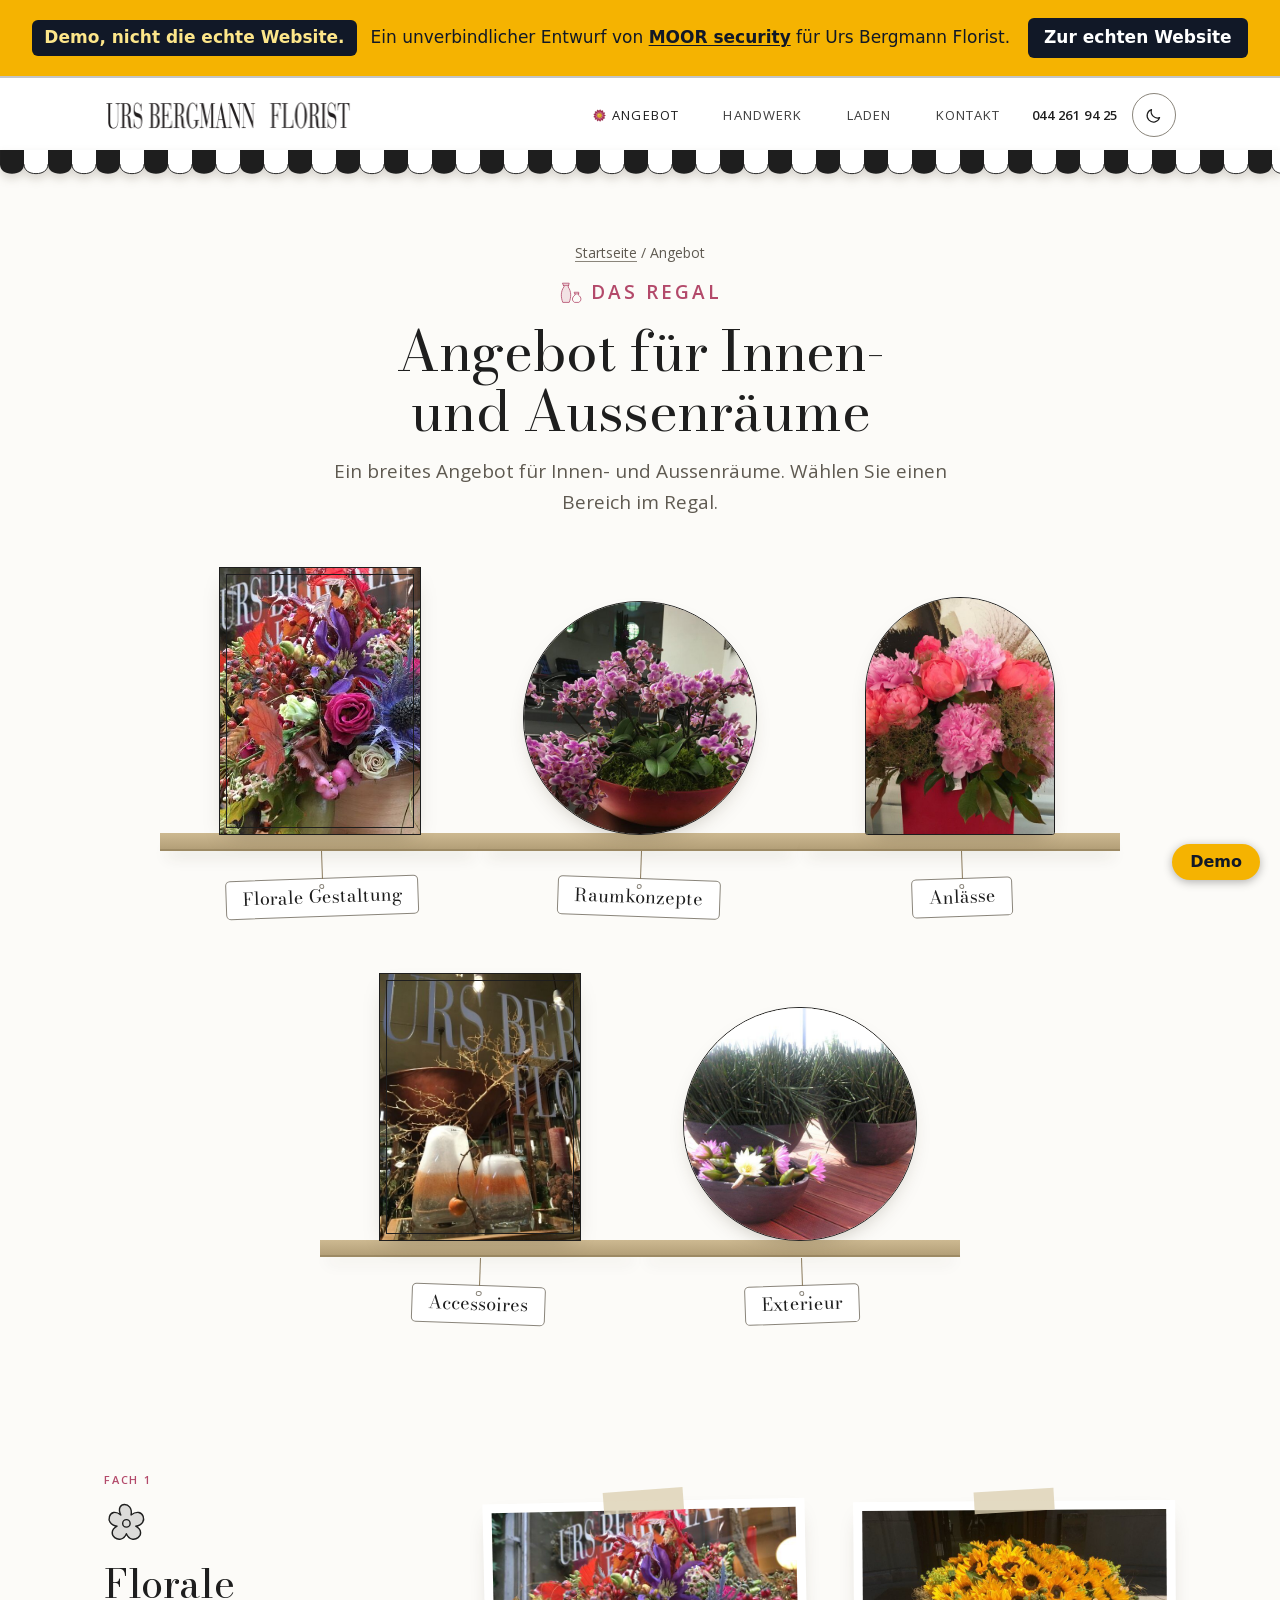
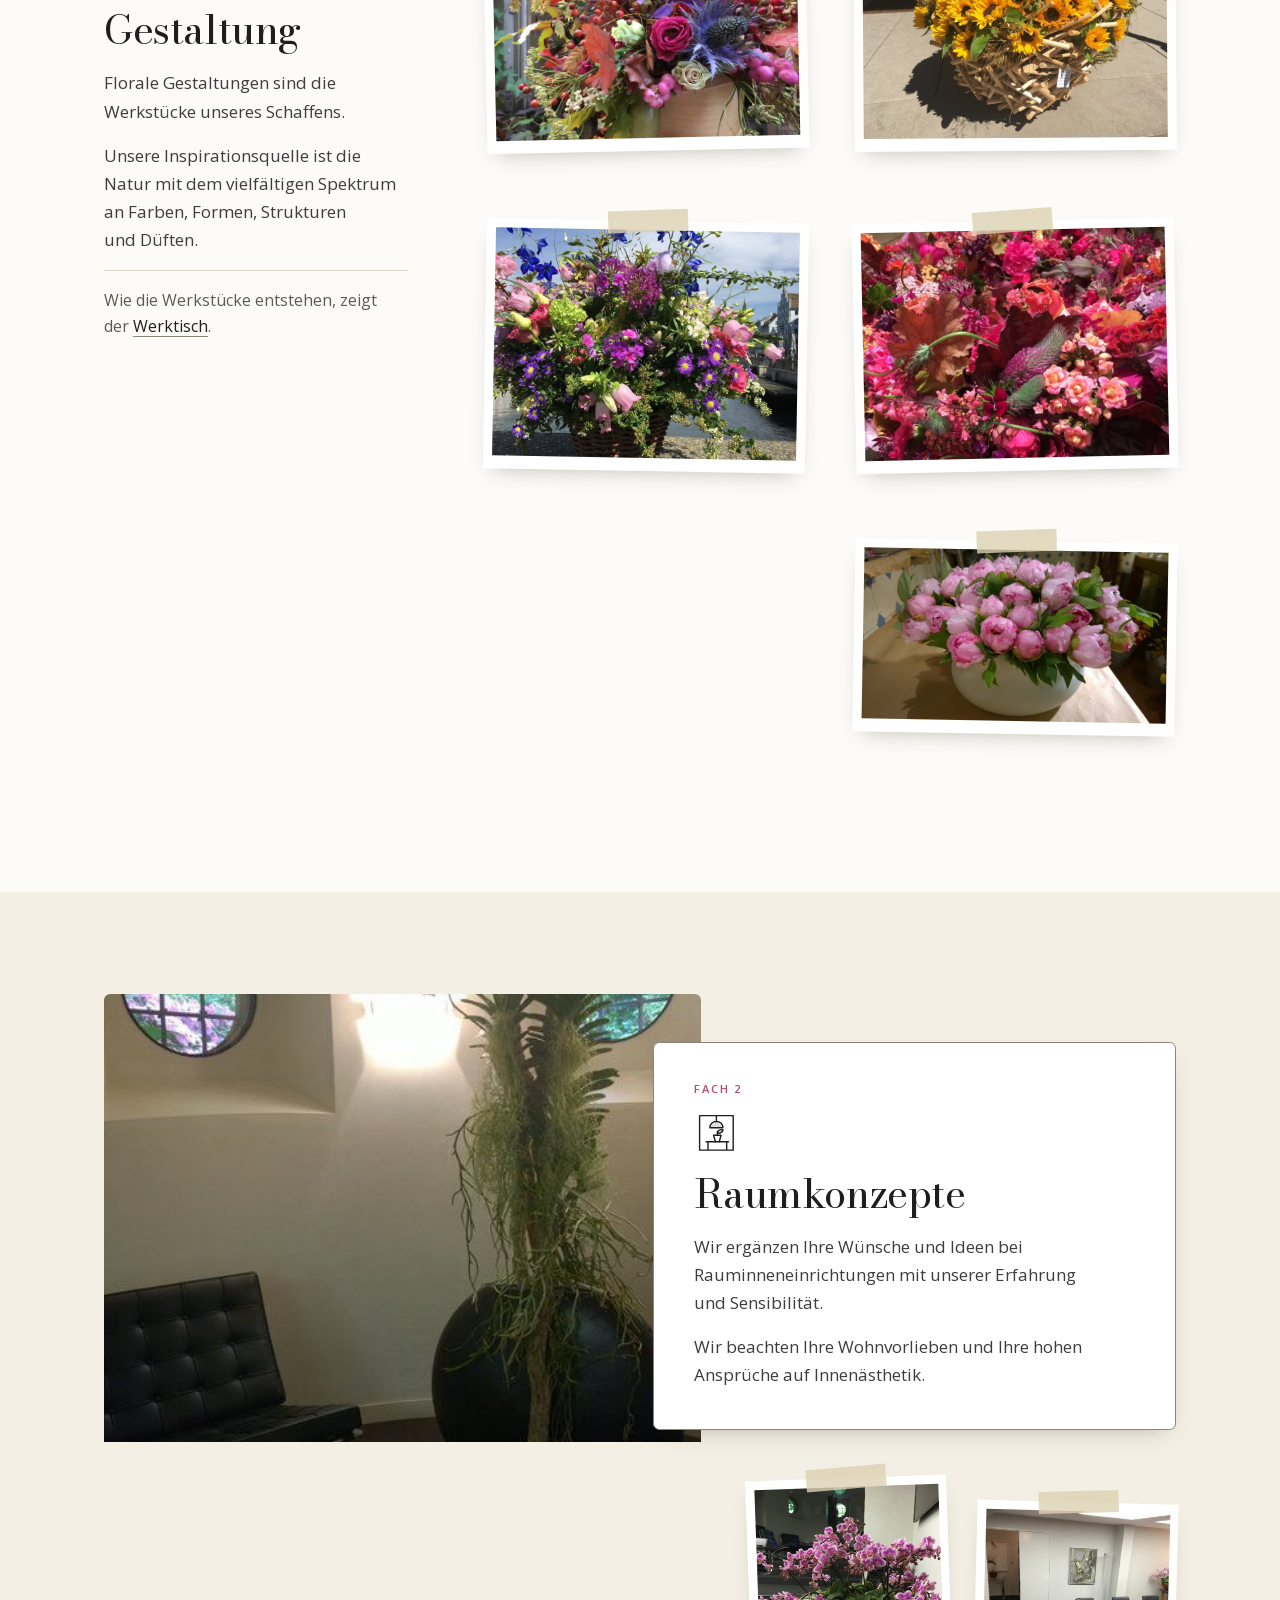
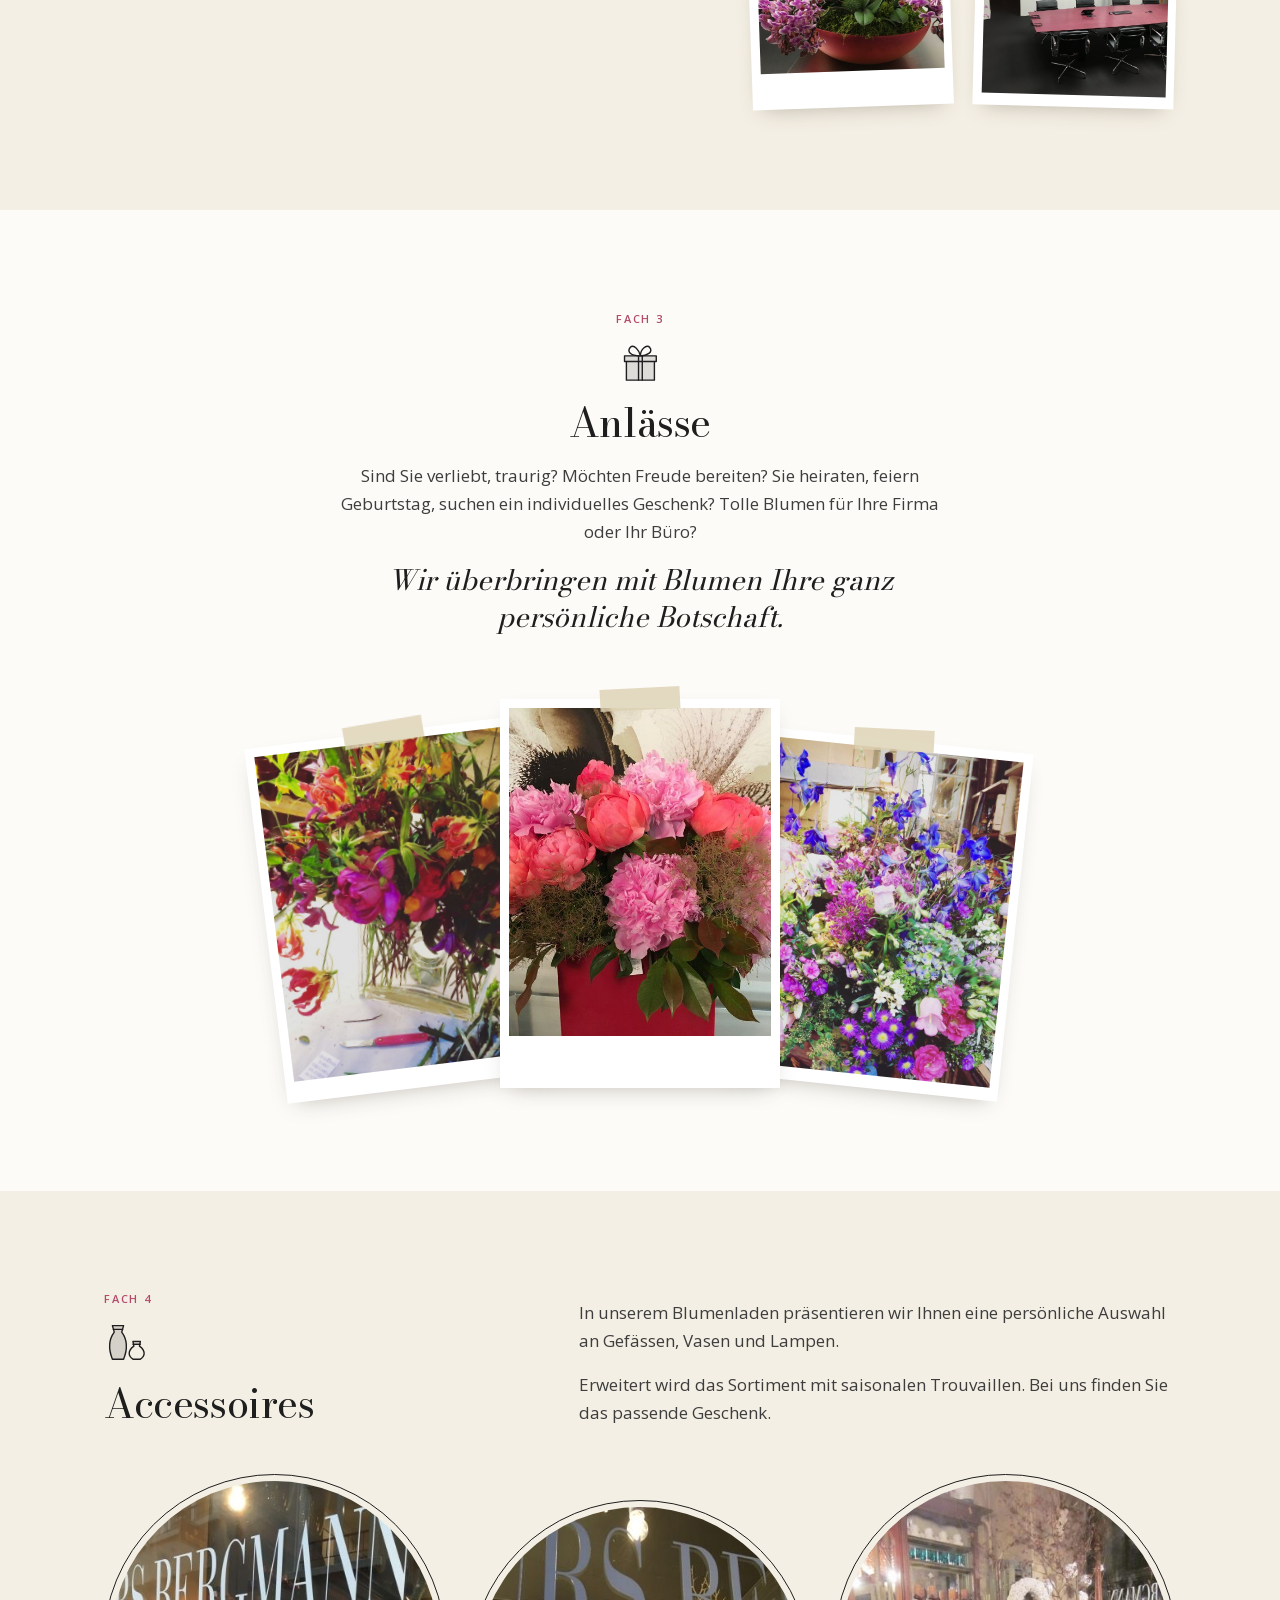
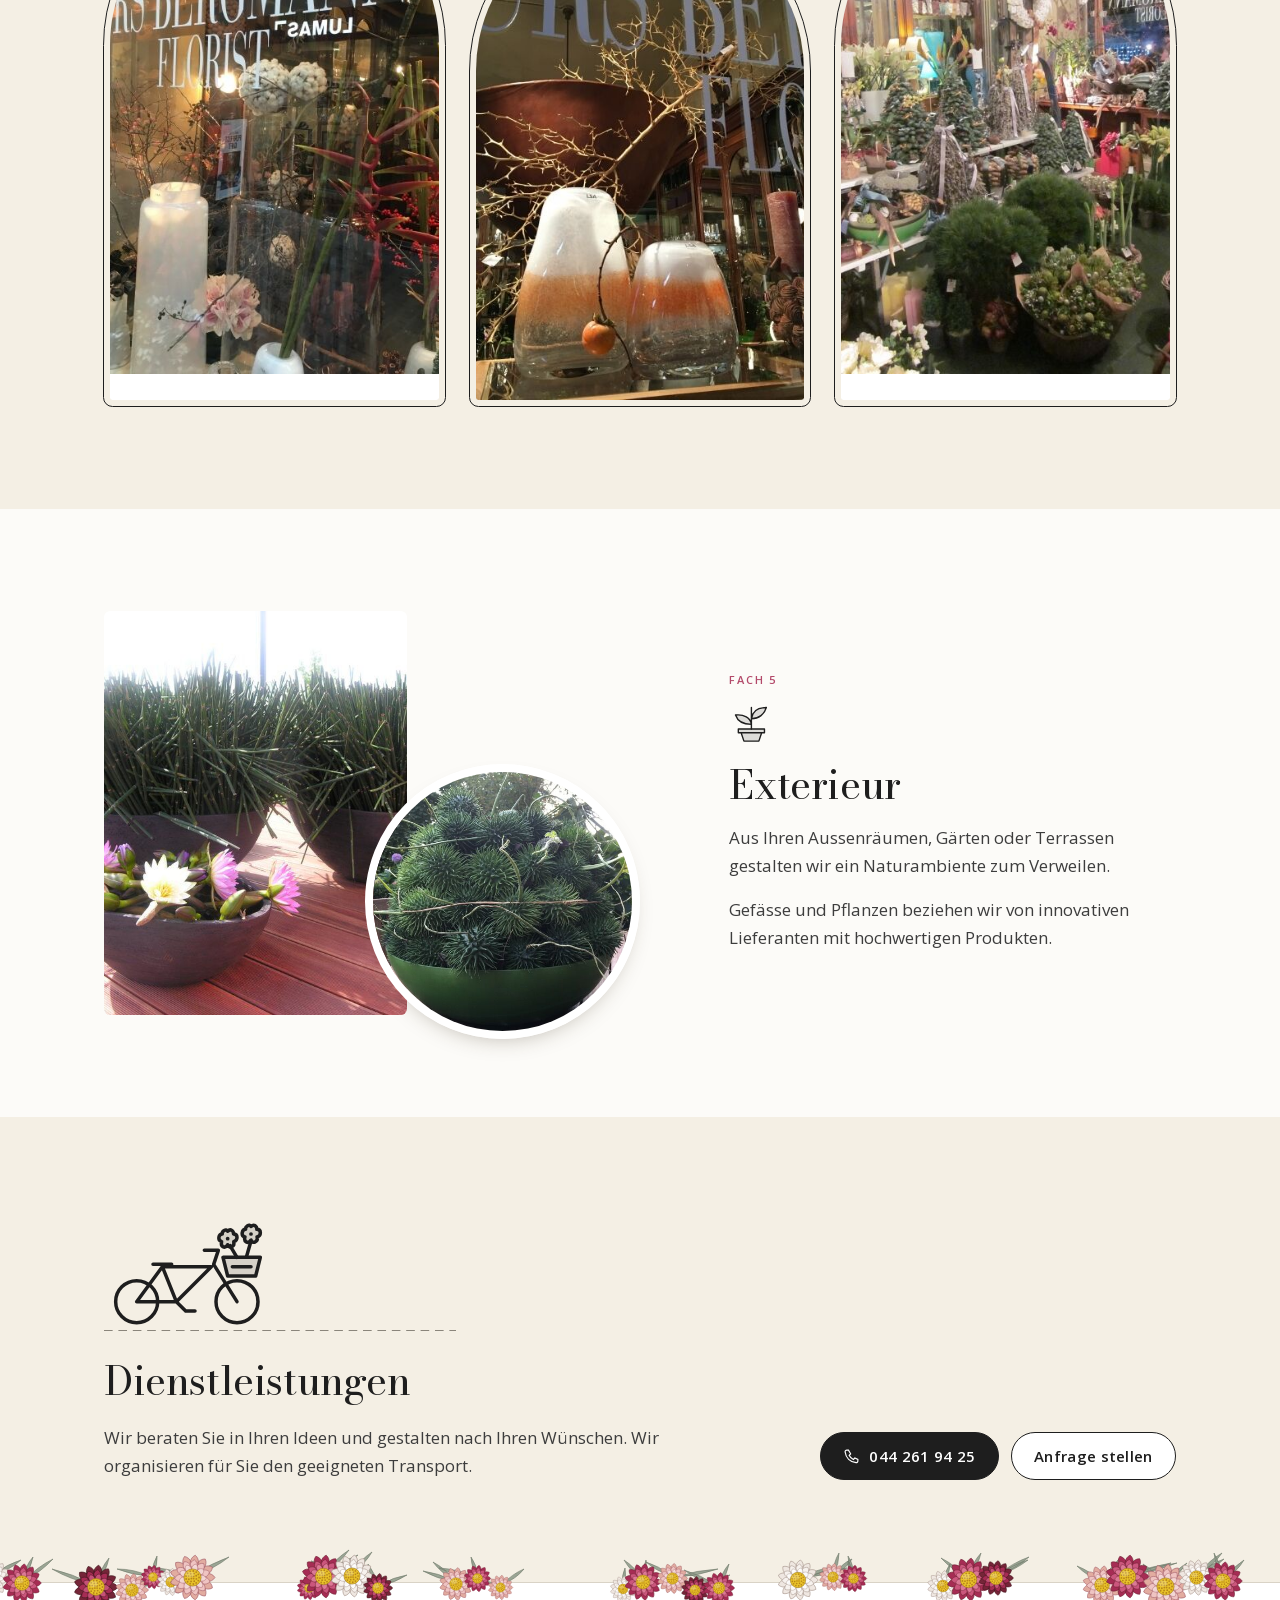
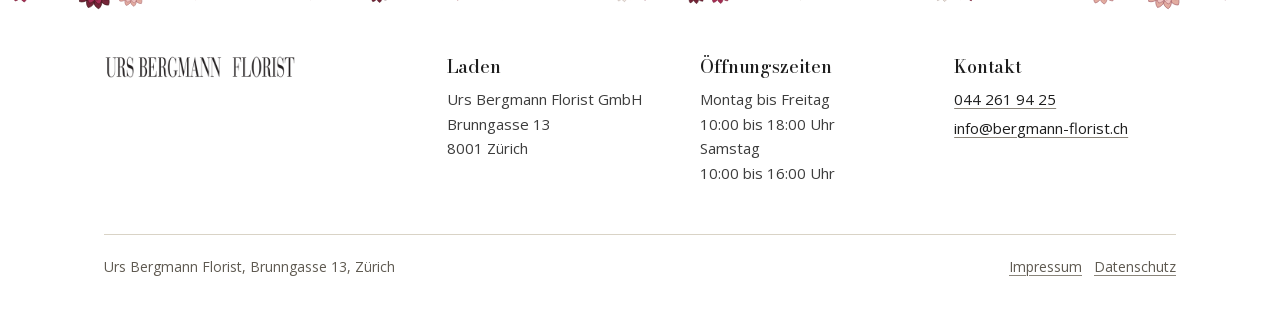
==== angebot/index.html @ 551359dd "Demo-Entwurf Urs Bergmann Florist, Brunngasse 13" ====
<!doctype html>
<html lang="de-CH">
<head>
<meta charset="utf-8"><meta http-equiv="Content-Security-Policy" content="default-src 'self'; img-src 'self' data:; style-src 'self' 'unsafe-inline'; font-src 'self'; script-src 'self'; connect-src 'self'; form-action 'none'; base-uri 'none'"><meta name="robots" content="noindex, nofollow"><meta name="referrer" content="same-origin">
<meta name="viewport" content="width=device-width, initial-scale=1">
<title>Angebot, Urs Bergmann Florist Zürich</title>
<meta name="description" content="Florale Gestaltung, Raumkonzepte, Anlässe, Accessoires und Exterieur von Urs Bergmann Florist an der Brunngasse in Zürich.">
<link rel="stylesheet" href="../style.css">
<link rel="stylesheet" href="../nacht.css">
<script src="../assets/thema.js"></script>
<script src="../assets/zeichnen.js" defer></script>
<link rel="stylesheet" href="../assets/demo.css">
</head>
<body><div class="moor-demo-bar" id="moor-demo" role="note" aria-label="Hinweis zur Demo"><p><strong>Demo, nicht die echte Website.</strong> <span>Ein unverbindlicher Entwurf von <a href="https://moor-security.ch/" rel="noopener">MOOR security</a> für Urs Bergmann Florist.</span> <a class="moor-demo-real" href="https://www.bergmann-florist.ch/" rel="noopener">Zur echten Website</a></p></div><a class="moor-demo-badge" href="#moor-demo" aria-label="Hinweis zur Demo">Demo</a>
<a class="sprung" href="#inhalt">Zum Inhalt</a>
<header class="kopf">
  <div class="huelle kopf__innen">
    <a class="marke" href="../" aria-label="Urs Bergmann Florist, zur Startseite"><img src="../assets/logo.png" width="500" height="62" alt="Urs Bergmann Florist"></a>
    <nav class="menue" aria-label="Hauptmenü"><ul><li><a href="../angebot/" aria-current="page">Angebot</a></li><li><a href="../handwerk/">Handwerk</a></li><li><a href="../laden/">Laden</a></li><li><a href="../kontakt/">Kontakt</a></li></ul></nav>
    <div class="kopf__rechts"><a class="kopf__telefon" href="tel:+41442619425">044 261 94 25</a><button class="themaknopf" type="button" aria-pressed="false" hidden><span class="sr">Nachtansicht</span><svg class="z themaknopf__mond" aria-hidden="true" focusable="false"><use href="../assets/zeichen.svg#mond"/></svg><svg class="z themaknopf__sonne" aria-hidden="true" focusable="false"><use href="../assets/zeichen.svg#sonne"/></svg></button></div>
  </div>
</header>

<main id="inhalt">
<section class="seitenkopf" aria-labelledby="titel-seite">
  <div class="huelle">
    <p class="pfad"><a href="../">Startseite</a> <span aria-hidden="true">/</span> Angebot</p>
    <p class="ort"><svg class="z" aria-hidden="true" focusable="false"><use href="../assets/zeichen.svg#gefaess"/></svg>Das Regal</p>
    <h1 id="titel-seite">Angebot für Innen- und Aussenräume</h1>
    <p>Ein breites Angebot für Innen- und Aussenräume. Wählen Sie einen Bereich im Regal.</p>
  </div>
  <div class="huelle">
    <ul class="regal" aria-label="Bereiche des Angebots">
      <li class="ding ding--hoch"><a href="#florale-gestaltung">
        <span class="ding__rahmen"><img src="../assets/bilder/gestaltung-herbst.jpg" width="640" height="480" alt="Herbstliche Gestaltung mit Früchten und Laub" loading="lazy" decoding="async"></span>
        <span class="ding__brett" aria-hidden="true"></span>
        <span class="anhaenger">Florale Gestaltung</span>
      </a></li>
      <li class="ding ding--rund"><a href="#raumkonzepte">
        <span class="ding__rahmen"><img src="../assets/bilder/raum-orchideen.jpg" width="800" height="600" alt="Orchideen in einer roten Schale" loading="lazy" decoding="async"></span>
        <span class="ding__brett" aria-hidden="true"></span>
        <span class="anhaenger">Raumkonzepte</span>
      </a></li>
      <li class="ding ding--bogen"><a href="#anlaesse">
        <span class="ding__rahmen"><img src="../assets/bilder/anlass-pfingstrosen.jpg" width="800" height="600" alt="Pfingstrosen in einer Vase" loading="lazy" decoding="async"></span>
        <span class="ding__brett" aria-hidden="true"></span>
        <span class="anhaenger">Anlässe</span>
      </a></li>
      <li class="ding ding--hoch"><a href="#accessoires">
        <span class="ding__rahmen"><img src="../assets/bilder/accessoires-vasen.jpg" width="450" height="600" alt="Vasen und Gefässe im Laden" loading="lazy" decoding="async"></span>
        <span class="ding__brett" aria-hidden="true"></span>
        <span class="anhaenger">Accessoires</span>
      </a></li>
      <li class="ding ding--rund"><a href="#exterieur">
        <span class="ding__rahmen"><img src="../assets/bilder/exterieur-graeser.jpg" width="800" height="600" alt="Gräser in Gefässen im Freien" loading="lazy" decoding="async"></span>
        <span class="ding__brett" aria-hidden="true"></span>
        <span class="anhaenger">Exterieur</span>
      </a></li>
    </ul>
  </div>
</section><section class="fach" id="florale-gestaltung" aria-labelledby="t-florale">
  <div class="huelle fach--collage">
    <div class="fach__text">
      <p class="fach__nr">Fach 1</p><svg class="z" aria-hidden="true" focusable="false"><use href="../assets/zeichen.svg#bluete"/></svg>
      <h2 id="t-florale">Florale Gestaltung</h2>
      <p>Florale Gestaltungen sind die Werkstücke unseres Schaffens.</p>
      <p>Unsere Inspirationsquelle ist die Natur mit dem vielfältigen Spektrum an Farben, Formen, Strukturen und Düften.</p>
      <p class="notiz">Wie die Werkstücke entstehen, zeigt der <a href="../handwerk/">Werktisch</a>.</p>
    </div>
    <div class="galerie"><figure class="geklebt"><img src="../assets/bilder/gestaltung-herbst.jpg" width="640" height="480" alt="Herbstliche Gestaltung mit Früchten und Laub" loading="lazy" decoding="async"></figure><figure class="geklebt"><img src="../assets/bilder/gestaltung-blau.jpg" width="800" height="600" alt="Gestaltung in Blau" loading="lazy" decoding="async"></figure><figure class="geklebt"><img src="../assets/bilder/sonnenblumen.jpg" width="800" height="600" alt="Sonnenblumen" loading="lazy" decoding="async"></figure><figure class="geklebt"><img src="../assets/bilder/gestaltung-rot.jpg" width="800" height="600" alt="Gestaltung in Rot" loading="lazy" decoding="async"></figure><figure class="geklebt"><img src="../assets/bilder/pfingstrosen.jpg" width="800" height="450" alt="Pfingstrosen" loading="lazy" decoding="async"></figure></div>
  </div>
</section><section class="fach fach--heu" id="raumkonzepte" aria-labelledby="t-raum">
  <div class="huelle">
    <div class="raumbild">
      <div class="raumbild__gross"><img src="../assets/bilder/raum-eingang.jpg" width="450" height="800" alt="Pflanzen in einem Eingangsbereich" loading="lazy" decoding="async"></div>
      <div class="raumbild__karte">
        <p class="fach__nr">Fach 2</p><svg class="z" aria-hidden="true" focusable="false"><use href="../assets/zeichen.svg#raum"/></svg>
        <h2 id="t-raum">Raumkonzepte</h2>
        <p>Wir ergänzen Ihre Wünsche und Ideen bei Rauminneneinrichtungen mit unserer Erfahrung und Sensibilität.</p>
        <p>Wir beachten Ihre Wohnvorlieben und Ihre hohen Ansprüche auf Innenästhetik.</p>
      </div>
      <div class="raumbild__klein">
        <figure class="geklebt"><img src="../assets/bilder/raum-orchideen.jpg" width="800" height="600" alt="Orchideen in einem Innenraum" loading="lazy" decoding="async"></figure>
        <figure class="geklebt"><img src="../assets/bilder/raum-sitzung.jpg" width="800" height="600" alt="Blumen auf einem Sitzungstisch" loading="lazy" decoding="async"></figure>
      </div>
    </div>
  </div>
</section><section class="fach" id="anlaesse" aria-labelledby="t-anlass">
  <div class="huelle anlass">
    <div class="anlass__text">
      <p class="fach__nr">Fach 3</p><svg class="z" aria-hidden="true" focusable="false"><use href="../assets/zeichen.svg#anlass"/></svg>
      <h2 id="t-anlass">Anlässe</h2>
      <p>Sind Sie verliebt, traurig? Möchten Freude bereiten? Sie heiraten, feiern Geburtstag, suchen ein individuelles Geschenk? Tolle Blumen für Ihre Firma oder Ihr Büro?</p>
      <p class="anlass__botschaft">Wir überbringen mit Blumen Ihre ganz persönliche Botschaft.</p>
    </div>
    <div class="faecher">
      <figure class="geklebt"><img src="../assets/bilder/strauss-sommer.jpg" width="800" height="800" alt="Sommerlicher Strauss" loading="lazy" decoding="async"></figure>
      <figure class="geklebt"><img src="../assets/bilder/anlass-pfingstrosen.jpg" width="800" height="600" alt="Pfingstrosen in einer Vase" loading="lazy" decoding="async"></figure>
      <figure class="geklebt"><img src="../assets/bilder/strauss-rittersporn.jpg" width="800" height="800" alt="Strauss mit Rittersporn" loading="lazy" decoding="async"></figure>
    </div>
  </div>
</section><section class="fach fach--heu" id="accessoires" aria-labelledby="t-acc">
  <div class="huelle">
    <div class="fach__zeile">
      <div><p class="fach__nr">Fach 4</p><svg class="z" aria-hidden="true" focusable="false"><use href="../assets/zeichen.svg#gefaess"/></svg><h2 id="t-acc">Accessoires</h2></div>
      <div class="fach__spalte">
        <p>In unserem Blumenladen präsentieren wir Ihnen eine persönliche Auswahl an Gefässen, Vasen und Lampen.</p>
        <p>Erweitert wird das Sortiment mit saisonalen Trouvaillen. Bei uns finden Sie das passende Geschenk.</p>
      </div>
    </div>
    <ul class="nischen">
      <li><img src="../assets/bilder/accessoires-fenster.jpg" width="450" height="600" alt="Gefässe am Fenster" loading="lazy" decoding="async"></li>
      <li><img src="../assets/bilder/accessoires-vasen.jpg" width="450" height="600" alt="Vasen und Gefässe im Laden" loading="lazy" decoding="async"></li>
      <li><img src="../assets/bilder/laden-kraenze.jpg" width="450" height="600" alt="Kränze und Accessoires im Laden" loading="lazy" decoding="async"></li>
    </ul>
  </div>
</section><section class="fach" id="exterieur" aria-labelledby="t-ext">
  <div class="huelle terrasse">
    <div class="terrasse__bilder">
      <div class="terrasse__a"><img src="../assets/bilder/exterieur-graeser.jpg" width="800" height="600" alt="Gräser in Gefässen im Freien" loading="lazy" decoding="async"></div>
      <div class="terrasse__b"><img src="../assets/bilder/exterieur-schale.jpg" width="640" height="480" alt="Bepflanzte Schale im Freien" loading="lazy" decoding="async"></div>
    </div>
    <div class="fach__text">
      <p class="fach__nr">Fach 5</p><svg class="z" aria-hidden="true" focusable="false"><use href="../assets/zeichen.svg#garten"/></svg>
      <h2 id="t-ext">Exterieur</h2>
      <p>Aus Ihren Aussenräumen, Gärten oder Terrassen gestalten wir ein Naturambiente zum Verweilen.</p>
      <p>Gefässe und Pflanzen beziehen wir von innovativen Lieferanten mit hochwertigen Produkten.</p>
    </div>
  </div>
</section><section class="abschnitt abschnitt--heu" aria-labelledby="t-dienst">
  <div class="huelle dienst dienst--knapp">
    <div class="dienst__text">
      <div class="strasse" aria-hidden="true"><svg class="z" aria-hidden="true" focusable="false"><use href="../assets/zeichen.svg#velo"/></svg></div>
      <h2 id="t-dienst">Dienstleistungen</h2>
      <p>Wir beraten Sie in Ihren Ideen und gestalten nach Ihren Wünschen. Wir organisieren für Sie den geeigneten Transport.</p>
    </div>
    <div class="knoepfe"><a class="knopf knopf--voll" href="tel:+41442619425"><svg viewBox="0 0 20 20" fill="none" stroke="currentColor" stroke-width="1.4" aria-hidden="true"><path d="M6.5 2.5h-2a2 2 0 0 0-2 2.2c.9 7 6 12 13 12.8a2 2 0 0 0 2.2-2v-2l-3.6-1.6-1.8 1.8a10 10 0 0 1-5-5l1.8-1.8z"/></svg>044 261 94 25</a><a class="knopf knopf--linie" href="../kontakt/">Anfrage stellen</a></div>
  </div>
</section>
</main>

<footer class="fuss">
  <div class="fuss__kranz" aria-hidden="true"><svg class="fuss__kranz--breit" viewBox="0 0 1440 60" preserveAspectRatio="xMidYMid slice" focusable="false"><path class="fuss__blaetter" d="M21 25Q35 23 46 15Q32 17 21 25ZM22 26Q39 26 54 19Q37 19 22 26ZM46 27Q53 18 56 7Q48 15 46 27ZM44 27Q46 16 41 5Q39 16 44 27ZM75 21Q90 17 101 7Q87 11 75 21ZM71 21Q66 11 56 5Q61 15 71 21ZM105 27Q121 19 133 6Q117 14 105 27ZM103 26Q111 16 113 4Q105 13 103 26ZM177 30Q186 19 189 5Q180 16 177 30ZM172 31Q153 21 132 16Q151 27 172 31ZM215 34Q229 30 240 20Q226 24 215 34ZM216 35Q234 33 251 25Q232 27 216 35ZM229 23Q214 16 197 16Q212 22 229 23ZM233 20Q238 12 237 3Q232 11 233 20ZM255 27Q269 27 283 21Q268 21 255 27ZM253 26Q266 20 276 10Q263 15 253 26ZM269 23Q249 15 228 14Q248 21 269 23ZM275 22Q294 16 309 4Q291 10 275 22ZM390 31Q398 27 400 19Q392 23 390 31ZM392 32Q405 28 416 19Q403 23 392 32ZM406 20Q424 14 438 2Q421 8 406 20ZM405 20Q419 11 429 -3Q415 6 405 20ZM433 19Q445 11 452 -1Q440 7 433 19ZM428 21Q410 12 391 8Q408 18 428 21ZM457 31Q455 20 448 11Q449 23 457 31ZM461 32Q475 30 487 22Q473 24 461 32ZM533 28Q519 20 503 18Q517 26 533 28ZM534 27Q526 16 513 9Q521 20 534 27ZM557 22Q557 12 551 4Q551 14 557 22ZM554 24Q538 16 519 15Q536 23 554 24ZM577 32Q566 26 552 26Q564 32 577 32ZM583 31Q596 26 604 16Q592 21 583 31ZM703 32Q707 24 705 15Q701 23 703 32ZM706 33Q719 31 730 23Q716 25 706 33ZM722 26Q715 14 704 7Q711 19 722 26ZM724 25Q728 17 726 7Q722 16 724 25ZM756 24Q778 23 798 16Q777 17 756 24ZM750 22Q739 13 726 9Q736 18 750 22ZM772 34Q763 25 751 21Q760 30 772 34ZM778 34Q795 31 810 22Q793 25 778 34ZM800 31Q807 22 809 11Q801 20 800 31ZM796 32Q781 22 764 17Q779 28 796 32ZM882 25Q898 22 913 14Q896 16 882 25ZM882 25Q905 23 927 15Q904 17 882 25ZM915 21Q926 16 932 6Q921 11 915 21ZM914 20Q919 11 919 0Q913 10 914 20ZM933 22Q933 14 928 8Q927 16 933 22ZM933 22Q934 12 928 3Q928 13 933 22ZM1026 30Q1043 25 1056 14Q1040 19 1026 30ZM1024 29Q1030 21 1030 11Q1024 19 1024 29ZM1046 24Q1035 12 1021 5Q1032 17 1046 24ZM1049 23Q1058 13 1061 0Q1052 10 1049 23ZM1079 22Q1095 17 1108 7Q1092 12 1079 22ZM1078 22Q1095 16 1109 4Q1092 10 1078 22ZM1180 28Q1170 18 1157 13Q1167 23 1180 28ZM1183 28Q1194 19 1199 6Q1189 15 1183 28ZM1211 22Q1235 19 1257 10Q1233 13 1211 22ZM1211 22Q1232 19 1251 10Q1230 13 1211 22ZM1247 30Q1259 22 1267 10Q1255 17 1247 30ZM1243 30Q1235 18 1223 11Q1231 23 1243 30ZM1279 21Q1293 13 1302 0Q1288 8 1279 21ZM1279 21Q1294 16 1304 6Q1290 11 1279 21ZM1305 25Q1317 19 1324 7Q1313 14 1305 25ZM1302 24Q1301 11 1294 0Q1295 13 1302 24Z"/><use href="../assets/zeichen.svg#strohblume" x="0" y="10" width="36" height="36"/><use href="../assets/zeichen.svg#strohblume" x="20" y="6" width="50" height="50" style="--sb-a:#e2aca0;--sb-b:#efc4c2;--sb-c:#f6dcda;--sb-l:#a8656e"/><use href="../assets/zeichen.svg#strohblume" x="54" y="6" width="38" height="38" style="--sb-a:#efe7e1;--sb-b:#f7f2ee;--sb-c:#fff;--sb-l:#a8968e"/><use href="../assets/zeichen.svg#strohblume" x="81" y="9" width="42" height="42"/><use href="../assets/zeichen.svg#strohblume" x="152" y="10" width="48" height="48" style="--sb-a:#752538;--sb-b:#a62c54;--sb-c:#cb567d;--sb-l:#42171e"/><use href="../assets/zeichen.svg#strohblume" x="194" y="19" width="36" height="36" style="--sb-a:#e2aca0;--sb-b:#efc4c2;--sb-c:#f6dcda;--sb-l:#a8656e"/><use href="../assets/zeichen.svg#strohblume" x="220" y="11" width="26" height="26"/><use href="../assets/zeichen.svg#strohblume" x="236" y="14" width="30" height="30" style="--sb-a:#efe7e1;--sb-b:#f7f2ee;--sb-c:#fff;--sb-l:#a8968e"/><use href="../assets/zeichen.svg#strohblume" x="248" y="-0" width="49" height="49" style="--sb-a:#e2aca0;--sb-b:#efc4c2;--sb-c:#f6dcda;--sb-l:#a8656e"/><use href="../assets/zeichen.svg#strohblume" x="376" y="22" width="26" height="26"/><use href="../assets/zeichen.svg#strohblume" x="380" y="-0" width="47" height="47"/><use href="../assets/zeichen.svg#strohblume" x="409" y="0" width="46" height="46" style="--sb-a:#efe7e1;--sb-b:#f7f2ee;--sb-c:#fff;--sb-l:#a8968e"/><use href="../assets/zeichen.svg#strohblume" x="442" y="19" width="32" height="32" style="--sb-a:#752538;--sb-b:#a62c54;--sb-c:#cb567d;--sb-l:#42171e"/><use href="../assets/zeichen.svg#strohblume" x="518" y="13" width="36" height="36" style="--sb-a:#e2aca0;--sb-b:#efc4c2;--sb-c:#f6dcda;--sb-l:#a8656e"/><use href="../assets/zeichen.svg#strohblume" x="543" y="11" width="29" height="29"/><use href="../assets/zeichen.svg#strohblume" x="567" y="21" width="27" height="27" style="--sb-a:#e2aca0;--sb-b:#efc4c2;--sb-c:#f6dcda;--sb-l:#a8656e"/><use href="../assets/zeichen.svg#strohblume" x="689" y="22" width="28" height="28" style="--sb-a:#efe7e1;--sb-b:#f7f2ee;--sb-c:#fff;--sb-l:#a8968e"/><use href="../assets/zeichen.svg#strohblume" x="703" y="9" width="40" height="40"/><use href="../assets/zeichen.svg#strohblume" x="736" y="9" width="33" height="33" style="--sb-a:#e2aca0;--sb-b:#efc4c2;--sb-c:#f6dcda;--sb-l:#a8656e"/><use href="../assets/zeichen.svg#strohblume" x="760" y="22" width="30" height="30" style="--sb-a:#752538;--sb-b:#a62c54;--sb-c:#cb567d;--sb-l:#42171e"/><use href="../assets/zeichen.svg#strohblume" x="782" y="18" width="34" height="34"/><use href="../assets/zeichen.svg#strohblume" x="856" y="5" width="44" height="44" style="--sb-a:#efe7e1;--sb-b:#f7f2ee;--sb-c:#fff;--sb-l:#a8968e"/><use href="../assets/zeichen.svg#strohblume" x="898" y="9" width="30" height="30" style="--sb-a:#e2aca0;--sb-b:#efc4c2;--sb-c:#f6dcda;--sb-l:#a8656e"/><use href="../assets/zeichen.svg#strohblume" x="919" y="11" width="29" height="29"/><use href="../assets/zeichen.svg#strohblume" x="1006" y="16" width="34" height="34" style="--sb-a:#efe7e1;--sb-b:#f7f2ee;--sb-c:#fff;--sb-l:#a8968e"/><use href="../assets/zeichen.svg#strohblume" x="1025" y="3" width="47" height="47"/><use href="../assets/zeichen.svg#strohblume" x="1057" y="6" width="38" height="38" style="--sb-a:#752538;--sb-b:#a62c54;--sb-c:#cb567d;--sb-l:#42171e"/><use href="../assets/zeichen.svg#strohblume" x="1161" y="11" width="42" height="42" style="--sb-a:#e2aca0;--sb-b:#efc4c2;--sb-c:#f6dcda;--sb-l:#a8656e"/><use href="../assets/zeichen.svg#strohblume" x="1184" y="-0" width="47" height="47"/><use href="../assets/zeichen.svg#strohblume" x="1221" y="9" width="49" height="49" style="--sb-a:#e2aca0;--sb-b:#efc4c2;--sb-c:#f6dcda;--sb-l:#a8656e"/><use href="../assets/zeichen.svg#strohblume" x="1257" y="5" width="39" height="39" style="--sb-a:#efe7e1;--sb-b:#f7f2ee;--sb-c:#fff;--sb-l:#a8968e"/><use href="../assets/zeichen.svg#strohblume" x="1282" y="7" width="42" height="42"/></svg><svg class="fuss__kranz--schmal" viewBox="0 0 400 60" preserveAspectRatio="xMidYMid slice" focusable="false"><path class="fuss__blaetter" d="M18 26Q32 26 45 20Q31 20 18 26ZM11 25Q2 15 -11 12Q-1 21 11 25ZM35 29Q53 27 69 19Q51 21 35 29ZM29 28Q22 17 11 10Q18 21 29 28ZM49 34Q31 26 11 25Q30 32 49 34ZM51 32Q42 22 30 17Q38 27 51 32ZM117 24Q129 21 139 13Q126 15 117 24ZM117 25Q132 24 146 16Q131 18 117 25ZM140 24Q157 23 174 17Q156 17 140 24ZM134 22Q128 11 118 5Q124 15 134 22ZM147 28Q140 20 129 18Q137 25 147 28ZM153 29Q168 30 181 24Q167 23 153 29ZM167 22Q175 13 178 2Q170 10 167 22ZM162 24Q147 18 131 18Q146 24 162 24ZM231 26Q243 23 252 14Q240 17 231 26ZM232 27Q247 25 260 17Q245 19 232 27ZM249 27Q261 25 269 17Q258 19 249 27ZM250 28Q265 27 279 20Q264 21 250 28ZM317 28Q313 20 305 17Q309 25 317 28ZM323 30Q335 30 346 24Q334 24 323 30ZM332 28Q329 19 321 13Q324 22 332 28ZM336 29Q349 24 359 14Q346 19 336 29Z"/><use href="../assets/zeichen.svg#strohblume" x="2" y="16" width="24" height="24"/><use href="../assets/zeichen.svg#strohblume" x="14" y="14" width="34" height="34" style="--sb-a:#e2aca0;--sb-b:#efc4c2;--sb-c:#f6dcda;--sb-l:#a8656e"/><use href="../assets/zeichen.svg#strohblume" x="39" y="22" width="27" height="27" style="--sb-a:#efe7e1;--sb-b:#f7f2ee;--sb-c:#fff;--sb-l:#a8968e"/><use href="../assets/zeichen.svg#strohblume" x="98" y="11" width="31" height="31"/><use href="../assets/zeichen.svg#strohblume" x="124" y="14" width="23" height="23" style="--sb-a:#752538;--sb-b:#a62c54;--sb-c:#cb567d;--sb-l:#42171e"/><use href="../assets/zeichen.svg#strohblume" x="138" y="19" width="24" height="24" style="--sb-a:#e2aca0;--sb-b:#efc4c2;--sb-c:#f6dcda;--sb-l:#a8656e"/><use href="../assets/zeichen.svg#strohblume" x="149" y="9" width="34" height="34"/><use href="../assets/zeichen.svg#strohblume" x="218" y="18" width="22" height="22" style="--sb-a:#efe7e1;--sb-b:#f7f2ee;--sb-c:#fff;--sb-l:#a8968e"/><use href="../assets/zeichen.svg#strohblume" x="234" y="18" width="24" height="24" style="--sb-a:#e2aca0;--sb-b:#efc4c2;--sb-c:#f6dcda;--sb-l:#a8656e"/><use href="../assets/zeichen.svg#strohblume" x="308" y="21" width="22" height="22"/><use href="../assets/zeichen.svg#strohblume" x="320" y="19" width="26" height="26"/></svg></div>
  <div class="huelle">
    <div class="fuss__raster">
      <div><a href="../" aria-label="Urs Bergmann Florist, zur Startseite"><img src="../assets/logo.png" width="500" height="62" alt="Urs Bergmann Florist" loading="lazy"></a></div>
      <div><h2>Laden</h2><address>Urs Bergmann Florist GmbH<br>Brunngasse 13<br>8001 Zürich</address></div>
      <div><h2>Öffnungszeiten</h2><p>Montag bis Freitag<br>10:00 bis 18:00 Uhr<br>Samstag<br>10:00 bis 16:00 Uhr</p></div>
      <div><h2>Kontakt</h2><ul><li><a href="tel:+41442619425">044 261 94 25</a></li><li><a href="mailto:info@bergmann-florist.ch">info@bergmann-florist.ch</a></li></ul></div>
    </div>
    <div class="fuss__unten">
      <p>Urs Bergmann Florist, Brunngasse 13, Zürich</p>
      <p><a href="../impressum/">Impressum</a> &nbsp; <a href="../datenschutz/">Datenschutz</a></p>
    </div>
  </div>
</footer>
</body>
</html>
---- style.css ----
/* Urs Bergmann Florist, Brunngasse 13, Zürich
   Der Rundgang: vor dem Schaufenster, dann das Regal, der Werktisch, die Gasse und die Ladentür.
   Markise in Schwarz und Weiss wie die Wortmarke, Holz, Schnur, Heu. Die Farbe kommt aus den Blumen. */

@font-face {
  font-family: 'Bodoni Moda';
  font-style: normal;
  font-weight: 400 500;
  font-display: swap;
  src: url(assets/fonts/bodoni-moda-400.woff2) format('woff2');
}
@font-face {
  font-family: 'Open Sans';
  font-style: normal;
  font-weight: 400 600;
  font-display: swap;
  src: url(assets/fonts/open-sans-400.woff2) format('woff2');
}

:root {
  --papier: #fcfbf8;
  --weiss: #ffffff;
  --heu-hell: #f4efe4;
  --heu: #ddd1b3;
  --heu-tief: #c7b99b;
  --schnur: #8a7a5c;
  --tinte: #1e1e1e;
  --text: #3d3d3d;
  --leise: #5f5a51;
  --linie: #d9d3c6;
  --linie-fest: #8a857b;
  --rose: #b3496a;
  --rose-hell: #f6e3e7;
  --gassenblau: #1f3d82;

  --serif: 'Bodoni Moda', Didot, 'Bodoni 72', Times, serif;
  --sans: 'Open Sans', 'Helvetica Neue', Arial, sans-serif;

  --raum-s: clamp(1rem, 2vw, 1.5rem);
  --raum-m: clamp(2rem, 4vw, 3rem);
  --raum-l: clamp(4rem, 8vw, 7rem);
  --breite: 72rem;
  --rand: clamp(1rem, 4vw, 2.5rem);
  --markise: 1.65rem;
  --aus: cubic-bezier(0.16, 1, 0.3, 1);
  --schatten: 0 0.6rem 1.4rem -0.7rem rgb(60 48 28 / 0.35);

  color-scheme: light;
  accent-color: var(--rose);
}

*, *::before, *::after { box-sizing: border-box; }

html { -webkit-text-size-adjust: 100%; text-size-adjust: 100%; scrollbar-color: var(--heu-tief) var(--papier); }
@media (prefers-reduced-motion: no-preference) { html { scroll-behavior: smooth; } }

body {
  margin: 0; background: var(--papier); color: var(--text);
  font-family: var(--sans); font-size: 1.0625rem; line-height: 1.65;
  overflow-x: clip;
}
::selection { background: var(--rose-hell); color: var(--tinte); }

img { display: block; max-width: 100%; height: auto; }
svg.z { display: block; overflow: visible; }

a { color: var(--tinte); text-decoration-thickness: 1px; text-underline-offset: 0.22em; text-decoration-color: var(--linie-fest); }
a:hover { text-decoration-color: var(--rose); }
:focus-visible { outline: 2px solid var(--tinte); outline-offset: 3px; }

h1, h2, h3 { font-family: var(--serif); font-weight: 400; color: var(--tinte); text-wrap: balance; margin: 0; }
h1 { font-size: clamp(2.25rem, 5vw, 3.5rem); line-height: 1.06; letter-spacing: -0.015em; }
h2 { font-size: clamp(1.75rem, 3.4vw, 2.5rem); line-height: 1.15; letter-spacing: -0.01em; }
h3 { font-size: 1.25rem; line-height: 1.25; font-weight: 500; }
p { margin: 0; max-width: 62ch; text-wrap: pretty; }

.huelle { width: 100%; max-width: var(--breite); margin-inline: auto; padding-inline: var(--rand); }

.sprung { position: absolute; left: 1rem; top: -4rem; z-index: 30; background: var(--tinte); color: var(--weiss); padding: 0.6rem 1rem; }
.sprung:focus { top: 1rem; }

/* ---------- Kopf mit Markise ---------- */
.kopf { background: var(--weiss); position: relative; z-index: 10; }
.kopf::after {
  content: ""; position: absolute; left: 0; right: 0; top: 100%; height: var(--markise);
  background: url(assets/markise.svg) repeat-x 0 0 / 3rem var(--markise);
  filter: drop-shadow(0 0.35rem 0.3rem rgb(60 48 28 / 0.18));
  pointer-events: none;
}
.kopf__innen { display: flex; flex-wrap: wrap; align-items: center; justify-content: space-between; gap: 0.25rem 2rem; padding-block: 1rem 0.6rem; }
.marke { display: block; flex: none; }
.marke img { width: clamp(11rem, 30vw, 15.5rem); }
.menue ul { list-style: none; margin: 0; padding: 0; display: flex; flex-wrap: wrap; gap: 0 1.6rem; }
.menue a, .kopf__telefon {
  font-size: 0.8125rem; letter-spacing: 0.08em; text-transform: uppercase; text-decoration: none;
  color: var(--text); padding-block: 0.6rem; display: inline-flex; align-items: center; gap: 0.4rem;
}
.menue a::before {
  content: ""; width: 0.45rem; height: 0.45rem; border-radius: 50%;
  background: var(--rose); transform: scale(0); transition: transform 0.35s var(--aus);
}
.menue a:hover, .menue a[aria-current="page"] { color: var(--tinte); }
.menue a:hover::before, .menue a[aria-current="page"]::before { transform: scale(1); }
.kopf__telefon { color: var(--tinte); font-weight: 600; letter-spacing: 0.04em; }
.kopf__telefon:hover { color: var(--rose); }
@media (min-width: 52rem) {
  .kopf { position: sticky; top: 0; }
  .kopf__innen { flex-wrap: nowrap; padding-block: 1.1rem 0.8rem; }
  .menue { margin-left: auto; }
}
@media (max-width: 51.99rem) {
  .menue { order: 3; width: 100%; }
  .menue ul { flex-wrap: nowrap; justify-content: space-between; gap: 0 0.5rem; }
  .menue a { letter-spacing: 0.04em; position: relative; }
  .menue a::before { position: absolute; left: 50%; bottom: 0.1rem; margin-left: -0.225rem; width: 0.4rem; height: 0.4rem; }
}

/* Themaknopf: Tag und Nacht, neben der Telefonnummer */
.kopf__rechts { display: flex; align-items: center; gap: 0.9rem; }
.themaknopf {
  position: relative; width: 2.75rem; height: 2.75rem; flex: none; border-radius: 50%; padding: 0; cursor: pointer;
  border: 1px solid var(--linie-fest); background: transparent; color: var(--tinte);
  display: grid; place-items: center;
  transition: border-color 0.25s var(--aus), background-color 0.25s var(--aus), color 0.25s var(--aus);
}
.themaknopf[hidden] { display: none; }
.themaknopf:hover { border-color: var(--rose); color: var(--rose); }
.themaknopf .z { grid-area: 1 / 1; width: 1.2rem; height: 1.2rem; transition: transform 0.45s var(--aus), opacity 0.3s var(--aus); }
.themaknopf__sonne { opacity: 0; transform: rotate(-60deg) scale(0.6); }
[data-theme="dark"] .themaknopf__mond { opacity: 0; transform: rotate(40deg) scale(0.6); }
[data-theme="dark"] .themaknopf__sonne { opacity: 1; transform: none; }
[data-theme="dark"] .themaknopf { color: var(--bernstein); }
[data-theme="dark"] .themaknopf:hover { color: var(--tinte); border-color: var(--schnur); }
.thema-wechsel, .thema-wechsel *, .thema-wechsel *::before, .thema-wechsel *::after {
  transition: background-color 0.4s var(--aus), color 0.4s var(--aus), border-color 0.4s var(--aus), fill 0.4s var(--aus);
}
@media (max-width: 51.99rem) { .kopf__rechts { gap: 0.6rem; } .themaknopf { width: 2.5rem; height: 2.5rem; } }
@media (prefers-reduced-motion: reduce) { .themaknopf .z { transition: none; } }

/* ---------- Knöpfe ---------- */
.knoepfe { display: flex; flex-wrap: wrap; gap: 0.75rem; }
.knopf {
  display: inline-flex; align-items: center; gap: 0.6rem; padding: 0.85rem 1.4rem; min-height: 3rem; border-radius: 999px;
  font: 600 0.9375rem/1.2 var(--sans); letter-spacing: 0.02em; text-decoration: none; border: 1px solid var(--tinte);
  transition: background-color 0.25s var(--aus), transform 0.25s var(--aus);
}
.knopf:hover { transform: translateY(-1px); }
.knopf--voll { background: var(--tinte); color: var(--weiss); }
.knopf--voll:hover { background: #000; }
.knopf--linie { background: var(--weiss); color: var(--tinte); }
.knopf--linie:hover { background: var(--rose-hell); }
.knopf svg { width: 1.05rem; height: 1.05rem; flex: none; }

.weiter {
  display: inline-flex; align-items: center; gap: 0.5rem; font-weight: 600; font-size: 0.9375rem; text-decoration: none;
  border-bottom: 1px solid var(--linie-fest); padding-bottom: 0.15rem; transition: gap 0.3s var(--aus), border-color 0.2s;
}
.weiter:hover { gap: 0.85rem; border-color: var(--rose); }
.weiter svg { width: 1rem; height: 1rem; }

/* ---------- Abschnitte ---------- */
.abschnitt { padding-block: var(--raum-l); position: relative; }
.abschnitt__kopf { display: grid; gap: 1rem; margin-bottom: var(--raum-m); }
.abschnitt__kopf p { color: var(--leise); }
.abschnitt__kopf--mitte { justify-items: center; text-align: center; }
.abschnitt__kopf--mitte p { margin-inline: auto; }

.zier { display: flex; align-items: center; gap: 1rem; color: var(--rose); width: min(100%, 14rem); margin-inline: auto; }
.zier::before, .zier::after { content: ""; flex: 1; height: 1px; background: var(--linie-fest); }
.zier .z { width: 1.6rem; height: 1.6rem; flex: none; }

/* ---------- Erster Bildschirm: das Schaufenster ---------- */
.buehne { padding-block: calc(var(--markise) + clamp(2.5rem, 6vw, 5rem)) var(--raum-l); }
.buehne__raster { display: grid; gap: var(--raum-m); align-items: center; }
.buehne__text { display: grid; gap: 1.5rem; justify-items: start; }
.buehne__text > p { font-size: 1.1875rem; }
.buehne h1 em { font-style: italic; color: var(--rose); }

.fenster { position: relative; margin: 0 auto; width: min(100%, 27rem); }
.fenster__glas {
  border-radius: 13.5rem 13.5rem 0.4rem 0.4rem; overflow: hidden; background: var(--heu-hell);
  outline: 1px solid var(--tinte); outline-offset: 0.55rem;
}
.fenster__glas img { width: 100%; aspect-ratio: 3 / 4; object-fit: cover; }
.fenster__sims { height: 0.9rem; margin: 0.55rem -1.4rem 0; background: var(--weiss); border: 1px solid var(--tinte); border-radius: 2px; }
@media (min-width: 52rem) {
  .buehne__raster { grid-template-columns: 1fr 0.95fr; gap: clamp(4rem, 8vw, 7rem); }
}

/* Türschild mit den Öffnungszeiten, an einer Schnur */
.schild {
  position: relative; width: 14.5rem; padding: 1.1rem 1.2rem 1rem; margin-top: 2.8rem;
  background: var(--weiss); border: 1px solid var(--tinte); border-radius: 0.6rem; box-shadow: var(--schatten);
  transform-origin: 50% -2.6rem; transform: rotate(-3deg);
}
.schild::before {
  content: ""; position: absolute; left: 50%; top: -2.75rem; width: 0.6rem; height: 0.6rem; margin-left: -0.3rem;
  border-radius: 50%; background: var(--tinte);
}
.schild__schnur { position: absolute; left: 0; top: -2.45rem; width: 100%; height: 2.45rem; color: var(--schnur); }
.schild__kopf {
  font: 600 0.75rem/1.2 var(--sans); letter-spacing: 0.14em; text-transform: uppercase;
  color: var(--rose); text-align: center; margin: 0 auto 0.55rem;
}
.schild dl { margin: 0; display: grid; text-align: center; font-variant-numeric: tabular-nums; }
.schild dt { font-family: var(--serif); font-size: 1.125rem; color: var(--tinte); }
.schild dd { margin: 0 0 0.45rem; font-size: 0.9375rem; }
.schild dd:last-child { margin-bottom: 0; }
@media (prefers-reduced-motion: no-preference) {
  .schild { animation: pendeln 2.8s var(--aus) 0.5s both; }
  .schild:hover { animation: pendeln 1.8s var(--aus) both; }
  @keyframes pendeln {
    0% { transform: rotate(7deg); }
    35% { transform: rotate(-7deg); }
    65% { transform: rotate(-1deg); }
    100% { transform: rotate(-3deg); }
  }
}
@media (min-width: 52rem) {
  .fenster .schild { position: absolute; left: -6rem; bottom: 3.5rem; margin: 0; }
}
@media (max-width: 51.99rem) {
  .fenster .schild { margin: 3.4rem auto 0; }
}

/* ---------- Handwerk: Satz mit Zeichen über den Verben ---------- */
.werkbank { background: var(--heu-hell); }
.satz {
  font-family: var(--serif); font-size: clamp(1.4rem, 3vw, 2.25rem); line-height: 1.3; color: var(--tinte);
  max-width: 30ch; margin-inline: auto; text-align: center;
}
.verb { display: inline-flex; flex-direction: column; align-items: center; vertical-align: bottom; margin: 0.4rem 0.02em 0; color: var(--tinte); text-decoration: none; }
.verb .z { width: clamp(2.6rem, 5vw, 3.6rem); height: clamp(2.6rem, 5vw, 3.6rem); margin-bottom: 0.2rem; stroke-dasharray: 1; stroke-dashoffset: 0; }
a.verb span { text-decoration: underline; text-decoration-thickness: 1px; text-decoration-color: var(--rose); text-underline-offset: 0.16em; }
a.verb:hover .z { color: var(--rose); }
@media (prefers-reduced-motion: no-preference) {
  @supports (animation-timeline: view()) {
    .verb .z { animation: zeichnen linear both; animation-timeline: view(); animation-range: entry calc(20% + var(--i, 0) * 4%) cover calc(45% + var(--i, 0) * 3%); }
  }
  @keyframes zeichnen { from { stroke-dashoffset: 1; } to { stroke-dashoffset: 0; } }
}

/* Fotos mit Klebeband */
.geklebt { position: relative; margin: 0; padding: 0.55rem 0.55rem 0.8rem; background: var(--weiss); box-shadow: var(--schatten); transform: rotate(var(--neigung, 0deg)); }
.geklebt::before {
  content: ""; position: absolute; left: 50%; top: -0.7rem; width: 5rem; height: 1.4rem; margin-left: -2.5rem;
  background: rgb(221 209 179 / 0.8); transform: rotate(-3deg);
}
.geklebt img { width: 100%; object-fit: cover; }
.geklebt figcaption { padding-top: 0.6rem; font-size: 0.875rem; color: var(--leise); line-height: 1.45; }
.geklebt figcaption b { display: block; font: 400 1.5rem/1.15 var(--serif); color: var(--tinte); }

.verben { display: grid; gap: var(--raum-m); margin-top: var(--raum-l); }
.verben figure { scroll-margin-top: 8rem; }
.verben img { aspect-ratio: 4 / 5; }
.verben figure:nth-child(1) { --neigung: -1.5deg; }
.verben figure:nth-child(2) { --neigung: 1.2deg; }
.verben figure:nth-child(3) { --neigung: -0.8deg; }
@media (min-width: 40rem) { .verben { grid-template-columns: repeat(3, 1fr); } }
@media (min-width: 60rem) { .verben figure:nth-child(2) { margin-top: 3rem; } }

/* ---------- Beratung und Transport: das Velo ---------- */
.dienst { display: grid; gap: var(--raum-l) var(--raum-m); align-items: center; }
.dienst__text { display: grid; gap: 1.25rem; justify-items: start; }
.strasse { position: relative; width: 100%; max-width: 22rem; padding-bottom: 0.4rem; }
.strasse::after {
  content: ""; position: absolute; left: 0; right: 0; bottom: 0.45rem; height: 1px;
  background: linear-gradient(90deg, var(--linie-fest) 0 60%, transparent 0) repeat-x 0 0 / 0.9rem 1px;
}
.strasse .z { width: clamp(8rem, 20vw, 10.5rem); height: auto; aspect-ratio: 3 / 2; color: var(--tinte); }
@media (prefers-reduced-motion: no-preference) {
  @supports (animation-timeline: view()) {
    .strasse .z { animation: fahren linear both; animation-timeline: view(); animation-range: entry 0% cover 45%; }
    @keyframes fahren { from { transform: translateX(-40%); opacity: 0; } 30% { opacity: 1; } to { transform: translateX(0); } }
  }
}
.dienst__bilder { display: grid; grid-template-columns: 1.1fr 1fr; gap: var(--raum-m) var(--raum-s); align-items: start; }
.dienst__bilder .geklebt:nth-child(1) { --neigung: -2deg; grid-row: span 2; }
.dienst__bilder .geklebt:nth-child(2) { --neigung: 2deg; margin-top: 1.5rem; }
.dienst__bilder .geklebt:nth-child(3) { --neigung: -1deg; }
.dienst__bilder .geklebt:nth-child(1) img { aspect-ratio: 9 / 16; }
.dienst__bilder .geklebt:not(:nth-child(1)) img { aspect-ratio: 1; }
@media (min-width: 52rem) { .dienst { grid-template-columns: 1fr 1fr; gap: clamp(3rem, 7vw, 6rem); } }

/* ---------- Besuch: weisses Feld auf dem Heu ---------- */
.besuch { padding-block: var(--raum-l); background: var(--heu) url(assets/bilder/heu.jpg) center / cover no-repeat; }
.besuch__feld {
  background: var(--weiss); padding: clamp(1.5rem, 5vw, 3.5rem); display: grid; gap: var(--raum-m);
  max-width: 64rem; margin-inline: auto; border-radius: 0.5rem; box-shadow: 0 1.5rem 3rem -1.5rem rgb(60 50 30 / 0.4);
}
.besuch__info { display: grid; gap: 1.25rem; align-content: start; justify-items: start; }
.adresse { font-style: normal; font-size: 1.125rem; color: var(--tinte); }
.besuch__wege { display: grid; gap: 2.5rem; align-content: start; justify-items: center; }
.besuch__wege .geklebt { --neigung: 1.5deg; max-width: 20rem; }
.besuch__wege .geklebt img { aspect-ratio: 4 / 3; }
@media (min-width: 52rem) { .besuch__feld { grid-template-columns: 1.15fr 0.85fr; } }

.zeiten { margin: 0; display: grid; grid-template-columns: auto auto; gap: 0.1rem 1.5rem; font-variant-numeric: tabular-nums; }
.zeiten dt { color: var(--tinte); }
.zeiten dd { margin: 0; }

.gassenschild { display: inline-block; padding: 0.3rem; background: var(--gassenblau); border-radius: 0.3rem; box-shadow: var(--schatten); transform: rotate(-1deg); }
.gassenschild span {
  display: block; padding: 0.3rem 1rem 0.35rem; border: 1px solid rgb(255 255 255 / 0.9); border-radius: 0.2rem;
  color: var(--weiss); font: 600 1.2rem/1.1 var(--sans); letter-spacing: 0.03em;
}

.halt { display: grid; grid-template-columns: auto 1fr; gap: 0.2rem 1rem; align-items: center; }
.halt .z { width: 4.5rem; height: auto; aspect-ratio: 4 / 3; grid-row: span 2; color: var(--tinte); }
.halt__name { font: 400 1.375rem/1.1 var(--serif); color: var(--tinte); }
.halt__linien { display: flex; flex-wrap: wrap; gap: 0.4rem; align-items: center; font-size: 0.9375rem; color: var(--leise); }
.linie { display: inline-grid; place-items: center; min-width: 1.75rem; height: 1.75rem; padding-inline: 0.3rem; border-radius: 999px; background: var(--tinte); color: var(--weiss); font: 600 0.875rem/1 var(--sans); }

.kontaktliste { list-style: none; margin: 0; padding: 0; display: grid; gap: 0.35rem; }
.kontaktliste a { font-weight: 600; }

/* ---------- Unterseiten ---------- */
.seitenkopf { padding-block: calc(var(--markise) + clamp(2.5rem, 5vw, 4rem)) var(--raum-m); }
.seitenkopf .huelle { display: grid; gap: 1rem; justify-items: start; }
.seitenkopf p:not(.pfad) { font-size: 1.1875rem; }
.pfad { font-size: 0.875rem; color: var(--leise); }
.pfad a { color: var(--leise); }

.abschnitt--heu { background: var(--heu-hell); }

.galerie { columns: 2 11rem; column-gap: var(--raum-m); padding-top: 0.8rem; }
.galerie .geklebt { display: inline-block; width: 100%; margin: 0.9rem 0 var(--raum-m); break-inside: avoid; }
.galerie .geklebt:nth-child(3n+1) { --neigung: -1.2deg; }
.galerie .geklebt:nth-child(3n+2) { --neigung: 1deg; }
.galerie .geklebt:nth-child(3n) { --neigung: -0.4deg; }
@media (min-width: 60rem) { .galerie--weit { columns: 3; } }

.angabe-folgt { color: var(--leise); font-style: italic; }

/* ---------- Fuss ---------- */
.fuss { background: var(--weiss); border-top: 1px solid var(--linie); padding-block: var(--raum-m) 2rem; font-size: 0.9375rem; }
.fuss .zier { margin-bottom: var(--raum-m); }
.fuss__raster { display: grid; gap: 2rem; }
.fuss__raster img { width: 12rem; }
.fuss h2 { font: 500 1.125rem/1.3 var(--serif); color: var(--tinte); margin-bottom: 0.5rem; }
.fuss ul { list-style: none; margin: 0; padding: 0; display: grid; gap: 0.25rem; }
.fuss address { font-style: normal; }
.fuss__unten {
  display: flex; flex-wrap: wrap; gap: 0.5rem 1.5rem; justify-content: space-between; margin-top: var(--raum-m);
  padding-top: 1.25rem; border-top: 1px solid var(--linie); color: var(--leise); font-size: 0.875rem;
}
.fuss__unten a { color: var(--leise); }
@media (min-width: 52rem) { .fuss__raster { grid-template-columns: 1.4fr 1fr 1fr 1fr; } }

@media (prefers-reduced-motion: reduce) {
  *, *::before, *::after { transition: none !important; animation: none !important; }
}

/* Ohne scroll-gesteuerte Animation: zeichnen.js setzt .zeichnet und .gezeichnet */
.zeichnet .satz .verb .z { stroke-dashoffset: 1; transition: stroke-dashoffset 1.4s var(--aus) calc(var(--i, 0) * 0.12s); }
.zeichnet .satz.gezeichnet .verb .z { stroke-dashoffset: 0; }
.zeichnet .strasse .z { transform: translateX(-40%); opacity: 0; transition: transform 1.6s var(--aus), opacity 0.8s; }
.zeichnet .strasse.gezeichnet .z { transform: none; opacity: 1; }
.z--pfeil { width: 1rem; height: 1rem; }
.besuch__wege .schild { margin-top: 3rem; }
.satz__teil { white-space: nowrap; }
.mitte { margin: var(--raum-m) auto 0; max-width: none; text-align: center; }

/* =================================================================
   Der Rundgang
   ================================================================= */
.sr { position: absolute; width: 1px; height: 1px; overflow: hidden; clip-path: inset(50%); white-space: nowrap; }

/* Anfahrt unter den Knöpfen der Startseite */
.anfahrt {
  display: flex; align-items: center; gap: 0.9rem; margin-top: 0.75rem; padding-top: 1.25rem; border-top: 1px solid var(--linie);
  text-decoration: none; color: var(--leise); font-size: 0.9375rem; width: 100%; max-width: 28rem;
}
.anfahrt .z { width: 3.4rem; height: auto; aspect-ratio: 4 / 3; flex: none; color: var(--tinte); }
.anfahrt b { display: block; font-weight: 600; color: var(--tinte); }
.anfahrt .linie { margin-right: 0.3rem; vertical-align: 0.05em; }
.anfahrt:hover b { text-decoration: underline; text-decoration-color: var(--rose); text-underline-offset: 0.2em; }

/* Stationen des Rundgangs */
.rundgang { background: var(--heu-hell); padding-block: var(--raum-l); }
.stationen { list-style: none; margin: 0; padding: 0; display: grid; gap: 2.5rem 1.5rem; position: relative; }
.station { display: grid; justify-items: center; text-align: center; gap: 0.5rem; text-decoration: none; color: inherit; }
.station__kreis {
  display: grid; place-items: center; width: 6.4rem; height: 6.4rem; border-radius: 50%; margin-bottom: 0.6rem;
  background: var(--weiss); border: 1px solid var(--tinte); position: relative; z-index: 1;
  transition: background-color 0.3s, transform 0.5s var(--aus);
}
.station__kreis .z { width: 3rem; height: 3rem; color: var(--tinte); }
.station__seite { font: 600 0.6875rem/1 var(--sans); letter-spacing: 0.14em; text-transform: uppercase; color: var(--rose); }
.station h3 { font-size: 1.375rem; }
.station p { font-size: 0.9375rem; color: var(--leise); max-width: 16rem; }
.station:hover .station__kreis { background: var(--rose-hell); transform: rotate(-6deg); }
.station:hover h3 { text-decoration: underline; text-decoration-thickness: 1px; text-decoration-color: var(--rose); text-underline-offset: 0.18em; }
@media (min-width: 40rem) { .stationen { grid-template-columns: repeat(2, 1fr); } }
@media (min-width: 60rem) {
  .stationen { grid-template-columns: repeat(4, 1fr); }
  .stationen::before { content: ""; position: absolute; left: 12.5%; right: 12.5%; top: 3.2rem; border-top: 2px dashed var(--heu-tief); }
}

/* Gemeinsamer Seitenkopf der Orte */
.seitenkopf .huelle { justify-items: center; text-align: center; }
.seitenkopf .huelle > p:not(.pfad):not(.ort) { margin-inline: auto; color: var(--leise); }
.ort {
  display: inline-flex; align-items: center; gap: 0.5rem; font: 600 0.75rem/1 var(--sans);
  letter-spacing: 0.16em; text-transform: uppercase; color: var(--rose);
}
.ort .z { width: 1.6rem; height: 1.6rem; }
.seitenkopf h1 { max-width: 20ch; }

/* ---------- Angebot: das Regal ---------- */
.regal {
  list-style: none; margin: var(--raum-m) auto 0; padding: 0; max-width: 60rem;
  display: grid; grid-template-columns: repeat(6, 1fr); gap: 3.5rem 0;
}
.ding { grid-column: span 2; }
.ding:nth-child(4) { grid-column: 2 / span 2; }
.ding a { display: grid; justify-items: center; text-decoration: none; color: inherit; padding-inline: clamp(0.5rem, 2vw, 1.5rem); }
.ding__rahmen { display: block; overflow: hidden; background: var(--heu-hell); border: 1px solid var(--tinte); box-shadow: var(--schatten); transition: transform 0.5s var(--aus); position: relative; z-index: 1; }
.ding__rahmen img { width: 100%; height: 100%; object-fit: cover; }
.ding--hoch .ding__rahmen { width: 74%; aspect-ratio: 3 / 4; outline: 1px solid var(--tinte); outline-offset: -0.5rem; }
.ding--rund .ding__rahmen { width: 86%; aspect-ratio: 1; border-radius: 50%; margin-top: auto; }
.ding--bogen .ding__rahmen { width: 70%; aspect-ratio: 4 / 5; border-radius: 10rem 10rem 0.3rem 0.3rem; }
.ding a { grid-template-rows: 1fr auto auto; height: 100%; align-items: end; }
.ding__brett {
  display: block; width: calc(100% + 2 * clamp(0.5rem, 2vw, 1.5rem)); height: 1.1rem; margin-top: -0.1rem;
  background: linear-gradient(#cdb991, #b39f78); border-bottom: 2px solid #9d8a64;
  box-shadow: 0 0.7rem 0.9rem -0.5rem rgb(60 48 28 / 0.45);
}
.anhaenger {
  position: relative; margin-top: 1.7rem; padding: 0.45rem 1rem 0.5rem; background: var(--weiss);
  border: 1px solid var(--linie-fest); border-radius: 0.3rem; font: 400 1.125rem/1.2 var(--serif); color: var(--tinte);
  transform: rotate(-2deg); transform-origin: 50% -1.7rem; transition: transform 0.6s var(--aus), background-color 0.3s;
}
.ding:nth-child(even) .anhaenger { transform: rotate(2deg); }
.anhaenger::before { content: ""; position: absolute; left: 50%; top: -1.75rem; height: 1.75rem; border-left: 1px solid var(--schnur); }
.anhaenger::after { content: ""; position: absolute; left: 50%; top: 0.3rem; width: 0.35rem; height: 0.35rem; margin-left: -0.175rem; border-radius: 50%; border: 1px solid var(--linie-fest); }
.ding a:hover .ding__rahmen { transform: translateY(-0.3rem); }
.ding a:hover .anhaenger, .ding a:focus-visible .anhaenger { background: var(--rose-hell); transform: rotate(0deg); }
.ding a:focus-visible { outline-offset: 0.5rem; }
@media (max-width: 47.99rem) {
  .regal { grid-template-columns: repeat(2, 1fr); gap: 3rem 0; }
  .ding, .ding:nth-child(4) { grid-column: auto; }
  .ding:nth-child(5) { grid-column: 1 / -1; width: 50%; justify-self: center; }
}

/* Die fünf Fächer, jedes mit eigener Anordnung */
.fach { padding-block: var(--raum-l); scroll-margin-top: 6rem; }
.fach--heu { background: var(--heu-hell); }
.fach__nr { font: 600 0.6875rem/1 var(--sans); letter-spacing: 0.16em; text-transform: uppercase; color: var(--rose); }
.fach__text { display: grid; gap: 1rem; align-content: start; justify-items: start; }
.fach .z:not(.z--pfeil) { width: 2.8rem; height: 2.8rem; color: var(--tinte); }
.fach .notiz { font-size: 1rem; color: var(--leise); padding-top: 1rem; border-top: 1px solid var(--linie); }

.fach--collage { display: grid; gap: var(--raum-m); }
@media (min-width: 60rem) {
  .fach--collage { grid-template-columns: 19rem 1fr; gap: clamp(3rem, 6vw, 5rem); }
  .fach--collage .fach__text { position: sticky; top: 9rem; }
}

.raumbild { display: grid; gap: var(--raum-m); }
.raumbild__gross { border-radius: 0.4rem; overflow: hidden; }
.raumbild__gross img { width: 100%; aspect-ratio: 4 / 3; object-fit: cover; }
.raumbild__karte {
  display: grid; gap: 1rem; justify-items: start; background: var(--weiss); padding: clamp(1.5rem, 4vw, 2.5rem);
  border: 1px solid var(--linie-fest); border-radius: 0.4rem; box-shadow: var(--schatten);
}
.raumbild__klein { display: grid; grid-template-columns: 1fr 1fr; gap: var(--raum-s); }
.raumbild__klein .geklebt:nth-child(1) { --neigung: -2deg; }
.raumbild__klein .geklebt:nth-child(2) { --neigung: 1.5deg; margin-top: 1.5rem; }
.raumbild__klein img { aspect-ratio: 1; }
@media (min-width: 60rem) {
  .raumbild { grid-template-columns: 7fr 5fr; grid-template-rows: auto auto; gap: 0 var(--raum-m); }
  .raumbild__gross { grid-row: 1 / span 2; }
  .raumbild__karte { margin-top: 3rem; margin-left: -6rem; position: relative; z-index: 1; }
  .raumbild__klein { margin-top: var(--raum-m); align-self: start; }
}

.anlass { display: grid; gap: var(--raum-m); justify-items: center; text-align: center; }
.anlass__text { display: grid; gap: 1rem; justify-items: center; max-width: 40rem; }
.anlass__botschaft { font: italic 400 clamp(1.3rem, 2.6vw, 1.75rem)/1.3 var(--serif); color: var(--tinte); }
.faecher { display: flex; justify-content: center; width: 100%; max-width: 46rem; padding-top: 1rem; }
.faecher .geklebt { width: 38%; flex: none; }
.faecher .geklebt img { aspect-ratio: 4 / 5; }
.faecher .geklebt:nth-child(1) { --neigung: -7deg; margin-right: -6%; margin-top: 2rem; }
.faecher .geklebt:nth-child(2) { --neigung: 0deg; z-index: 1; }
.faecher .geklebt:nth-child(3) { --neigung: 6deg; margin-left: -6%; margin-top: 2.5rem; }

.fach__zeile { display: grid; gap: 1.25rem; margin-bottom: var(--raum-m); }
.fach__zeile > div:first-child { display: grid; gap: 1rem; justify-items: start; }
.fach__spalte { display: grid; gap: 1rem; }
@media (min-width: 52rem) { .fach__zeile { grid-template-columns: 1fr 1.4fr; align-items: end; gap: var(--raum-m); } }
.nischen { list-style: none; margin: 0; padding: 0; display: grid; grid-template-columns: repeat(3, 1fr); gap: var(--raum-s); }
.nischen li {
  border-radius: 20rem 20rem 0.3rem 0.3rem; overflow: hidden; background: var(--weiss);
  outline: 1px solid var(--tinte); outline-offset: 0.4rem; margin: 0.4rem;
}
.nischen img { width: 100%; aspect-ratio: 2 / 3; object-fit: cover; }
.nischen li:nth-child(2) { margin-top: 2rem; }

.terrasse { display: grid; gap: var(--raum-m); align-items: center; }
.terrasse__bilder { position: relative; display: grid; grid-template-columns: 1.3fr 1fr; align-items: end; }
.terrasse__a { border-radius: 0.4rem; overflow: hidden; }
.terrasse__a img { width: 100%; aspect-ratio: 3 / 4; object-fit: cover; }
.terrasse__b { margin-left: -18%; margin-bottom: -1.5rem; border: 0.5rem solid var(--weiss); border-radius: 50%; overflow: hidden; box-shadow: var(--schatten); }
.terrasse__b img { width: 100%; aspect-ratio: 1; object-fit: cover; }
@media (min-width: 52rem) { .terrasse { grid-template-columns: 1.2fr 1fr; gap: clamp(3rem, 7vw, 6rem); } }

.dienst--knapp { grid-template-columns: 1fr; justify-items: start; }
@media (min-width: 52rem) { .dienst--knapp { grid-template-columns: 1.4fr auto; align-items: end; } }

/* ---------- Handwerk: der Werktisch ---------- */
.werktisch-bereich { padding-bottom: var(--raum-l); }
.werktisch {
  position: relative; padding: clamp(2.5rem, 5vw, 3.5rem) clamp(1rem, 4vw, 3rem) clamp(2rem, 5vw, 3.5rem);
  background-color: #efe8d6;
  background-image: linear-gradient(rgb(138 122 92 / 0.18) 1px, transparent 1px), linear-gradient(90deg, rgb(138 122 92 / 0.18) 1px, transparent 1px);
  background-size: 2rem 2rem; background-position: -1px -1px;
  border: 1px solid var(--heu-tief); border-radius: 0.6rem; box-shadow: inset 0 0 0 0.5rem rgb(255 255 255 / 0.35);
}
.werktisch__lineal {
  position: absolute; left: 1.25rem; right: 1.25rem; top: 0.9rem; height: 0.8rem;
  background: repeating-linear-gradient(90deg, var(--schnur) 0 1px, transparent 1px 0.5rem) bottom / 100% 0.35rem no-repeat,
              repeating-linear-gradient(90deg, var(--schnur) 0 1px, transparent 1px 2.5rem) bottom / 100% 0.8rem no-repeat;
  opacity: 0.6;
}
.werkzeuge { list-style: none; margin: 0 0 var(--raum-m); padding: 0; display: grid; grid-template-columns: repeat(4, 1fr); gap: 1.5rem 0.5rem; }
@media (min-width: 52rem) { .werkzeuge { grid-template-columns: repeat(7, 1fr); } }
.werkzeug { display: grid; justify-items: center; gap: 0.45rem; text-decoration: none; color: var(--tinte); }
.werkzeug__kreis {
  display: grid; place-items: center; width: 4.6rem; height: 4.6rem; border-radius: 50%; background: var(--weiss);
  border: 1px solid var(--tinte); transform: rotate(-5deg); transition: transform 0.5s var(--aus), background-color 0.3s;
}
.werkzeuge li:nth-child(even) .werkzeug__kreis { transform: rotate(5deg); }
.werkzeug__kreis .z { width: 2.6rem; height: 2.6rem; }
.werkzeug__name { font: italic 400 1.125rem/1.2 var(--serif); }
a.werkzeug .werkzeug__name { text-decoration: underline; text-decoration-thickness: 1px; text-decoration-color: var(--rose); text-underline-offset: 0.18em; }
a.werkzeug:hover .werkzeug__kreis { background: var(--rose-hell); transform: rotate(0); }

.polas { display: grid; gap: var(--raum-m); max-width: 60rem; margin-inline: auto; }
@media (min-width: 40rem) { .polas { grid-template-columns: repeat(3, 1fr); } }
.pola {
  position: relative; margin: 0; padding: 0.7rem 0.7rem 1rem; background: var(--weiss); box-shadow: var(--schatten);
  transform: rotate(var(--neigung, 0deg)); scroll-margin-top: 8rem;
}
.pola::before {
  content: ""; position: absolute; left: 50%; top: -0.45rem; width: 0.9rem; height: 0.9rem; margin-left: -0.45rem;
  border-radius: 50%; background: radial-gradient(circle at 35% 35%, #d77b97, var(--rose) 60%); box-shadow: 0 0.15rem 0.2rem rgb(0 0 0 / 0.3);
}
.pola img { width: 100%; aspect-ratio: 4 / 5; object-fit: cover; }
.pola figcaption { padding-top: 0.7rem; font-size: 0.875rem; color: var(--leise); line-height: 1.45; }
.pola figcaption b { display: block; font: 400 1.5rem/1.15 var(--serif); color: var(--tinte); }
.pola:nth-child(1) { --neigung: -2.5deg; }
.pola:nth-child(2) { --neigung: 1.5deg; }
.pola:nth-child(3) { --neigung: -1deg; }
@media (min-width: 40rem) { .pola:nth-child(2) { margin-top: 2.5rem; } }
.pola:target { outline: 2px solid var(--rose); outline-offset: 0.4rem; }

/* ---------- Laden: die Gasse ---------- */
.hausnummer {
  display: grid; place-items: center; width: 2.6rem; height: 2rem; background: var(--gassenblau); color: var(--weiss);
  border: 2px solid var(--weiss); outline: 1px solid var(--gassenblau); border-radius: 0.25rem; font: 600 1.05rem/1 var(--sans);
}

.hier { display: grid; gap: var(--raum-m); align-items: center; }
.hier__text { display: grid; gap: 1.25rem; justify-items: start; }
.hier .geklebt { --neigung: 1.5deg; max-width: 26rem; justify-self: center; }
.hier .geklebt img { aspect-ratio: 4 / 3; }
@media (min-width: 52rem) { .hier { grid-template-columns: 1fr 1fr; } }

/* Blumen für die Kunst: zwei Jahre als Wandtext (Anleihe aus Richtung A) */
.wandtext { display: grid; gap: var(--raum-m); align-items: center; max-width: 60rem; margin-inline: auto; }
.wandtext__jahre { display: flex; gap: clamp(1rem, 4vw, 3rem); font: 400 clamp(4rem, 13vw, 9rem)/0.9 var(--serif); color: var(--tinte); letter-spacing: -0.03em; }
.wandtext__jahre span:last-child { color: var(--rose); font-style: italic; }
.wandtext__text { display: grid; gap: 1rem; justify-items: start; padding-left: 1.5rem; border-left: 1px solid var(--tinte); }
.wandtext__text .z { width: 2.6rem; height: 2.6rem; color: var(--tinte); }
@media (min-width: 60rem) { .wandtext { grid-template-columns: auto 1fr; } }

/* ---------- Kontakt: die Ladentür ---------- */
.eingang { padding-top: calc(var(--markise) + clamp(2.5rem, 5vw, 4rem)); }
.eingang__raster { display: grid; gap: var(--raum-m); align-items: end; }
.eingang__text { display: grid; gap: 1.25rem; justify-items: start; padding-bottom: 2rem; }
.eingang__text > p:not(.pfad):not(.gassenschild) { font-size: 1.1875rem; }
.tuer {
  position: relative; width: min(100%, 20rem); aspect-ratio: 20 / 31; margin-inline: auto; justify-self: center;
  background: #2d2a26; border-radius: 10rem 10rem 0 0; padding: 1.4rem 1.4rem 0;
  box-shadow: inset 0 0 0 0.45rem #3b3732, 0 1rem 2rem -1rem rgb(30 25 20 / 0.5);
}
.tuer__glas { height: 56%; border-radius: 8.6rem 8.6rem 0.2rem 0.2rem; overflow: hidden; border: 0.3rem solid #4a453e; background: var(--heu-hell); }
.tuer__glas img { width: 100%; height: 100%; object-fit: cover; }
.tuer .schild { position: absolute; left: 50%; top: 40%; margin: 0 0 0 -6.5rem; width: 13rem; padding: 0.8rem 0.9rem; }
.tuer .schild dt { font-size: 1rem; }
.tuer .schild dd { font-size: 0.875rem; margin-bottom: 0.3rem; }
.tuer__schlitz {
  position: absolute; left: 50%; bottom: 17%; width: 46%; margin-left: -23%; display: grid; place-items: center;
  padding: 0.35rem 0; background: #b8a27a; border-radius: 0.2rem; color: #2d2a26; text-decoration: none;
  font: 600 0.625rem/1 var(--sans); letter-spacing: 0.2em; text-transform: uppercase;
  box-shadow: inset 0 -0.25rem 0 #8f7a55; transition: background-color 0.25s;
}
.tuer__schlitz:hover { background: #d6c39b; }
.tuer__schlitz:focus-visible { outline-color: var(--weiss); }
.tuer__knauf { position: absolute; right: 1.6rem; top: 66%; width: 1rem; height: 1rem; border-radius: 50%; background: radial-gradient(circle at 35% 35%, #e9d9a8, #a8905a); }
.schwelle { height: 0.9rem; background: #b39f78; border-top: 2px solid #8f7a55; border-radius: 0.15rem; box-shadow: 0 0.6rem 1rem -0.5rem rgb(60 48 28 / 0.4); }
@media (min-width: 52rem) {
  .eingang__raster { grid-template-columns: auto 1fr; gap: clamp(3rem, 7vw, 6rem); padding-inline: clamp(1rem, 6vw, 5rem); }
  .tuer { width: 20rem; }
}
@media (max-width: 51.99rem) {
  .eingang__raster { display: flex; flex-direction: column-reverse; align-items: stretch; }
  .tuer { width: min(100%, 18rem); }
}

.brief {
  position: relative; display: grid; gap: 1.25rem; justify-items: start; max-width: 46rem; margin-inline: auto;
  padding: clamp(1.75rem, 4vw, 3rem); background: var(--weiss); border: 1px solid var(--linie-fest); box-shadow: var(--schatten);
}
.brief::before {
  content: ""; position: absolute; inset: 0.5rem; pointer-events: none;
  border: 1px solid transparent; border-image: repeating-linear-gradient(135deg, var(--rose) 0 0.6rem, transparent 0.6rem 1.2rem, var(--gassenblau) 1.2rem 1.8rem, transparent 1.8rem 2.4rem) 1;
  opacity: 0.5;
}
.brief__marke {
  position: absolute; right: clamp(1rem, 3vw, 2rem); top: clamp(1rem, 3vw, 2rem); width: 4rem; height: 4.8rem;
  display: grid; place-items: center; background: var(--rose-hell); color: var(--rose); transform: rotate(4deg);
  outline: 1px dashed var(--rose); outline-offset: -0.3rem;
}
.brief__marke .z { width: 2.4rem; height: 2.4rem; }
.brief h2 { padding-right: 5rem; }
.brief__zeilen { list-style: none; margin: 0; padding: 0; width: 100%; display: grid; }
.brief__zeilen li { padding: 0.55rem 0 0.35rem; border-bottom: 1px solid var(--linie); color: var(--leise); font: italic 400 1.0625rem/1.3 var(--serif); }
.brief__zeilen li::after { content: ":"; }

/* ---------- Impressum, Datenschutz: der Aushang ---------- */
.abschnitt--knapp { padding-block: var(--raum-m) var(--raum-l); }
.aushang {
  position: relative; display: grid; gap: 0.9rem; max-width: 40rem; margin: 1.5rem auto 0;
  padding: clamp(1.75rem, 4vw, 2.75rem); background: var(--weiss); border: 1px solid var(--linie-fest);
  box-shadow: var(--schatten); transform: rotate(-0.4deg);
}
.aushang::before, .aushang::after {
  content: ""; position: absolute; top: -0.7rem; width: 5rem; height: 1.4rem; background: rgb(221 209 179 / 0.85);
}
.aushang::before { left: 1.5rem; transform: rotate(-4deg); }
.aushang::after { right: 1.5rem; transform: rotate(3deg); }
.aushang h2 { font-size: 1.375rem; margin-top: 0.6rem; }
.aushang h2:first-child { margin-top: 0; }
@media (max-width: 51.99rem) {
  .fenster { width: min(100% - 1.2rem, 22rem); }
  .fenster__sims { margin-inline: -0.6rem; }
}

/* ---------- Laden: die Brunngasse hinauf ---------- */
/* Alles in em, damit eine Schriftgrösse die ganze Gasse skaliert. */
/* ---------- Fassade Brunngasse 13 ---------- */
.f13 {
  position: relative; width: 30em; flex: none;
  background: #fbfaf6; box-shadow: inset 0 0 0 1px var(--tinte);
  color: var(--tinte);
}
.f13__traufe, .nh__traufe {
  height: 2.6em; margin-inline: -1.2em; position: relative;
  background:
    repeating-linear-gradient(90deg, transparent 0 2.2em, rgb(0 0 0 / 0.22) 2.2em 2.6em) 0 100% / 100% 1.1em no-repeat,
    linear-gradient(#5b4d3e, #6d5d4b);
  clip-path: polygon(0 0, 100% 0, 100% 100%, 0 100%);
  border-bottom: 1px solid var(--tinte);
}
.f13__wand { padding: 2.2em 2.6em 0.4em; display: grid; gap: 2em; }
.geschoss { display: grid; grid-template-columns: repeat(var(--n, 3), 1fr); justify-items: center; }

/* Fenster mit Läden und Blumenkasten */
.fl {
  --laden: #5f7466;
  position: relative; display: block; width: 4.6em; height: 6.6em;
  background:
    linear-gradient(90deg, transparent calc(50% - 0.12em), #fff 0 calc(50% + 0.12em), transparent 0),
    linear-gradient(transparent 36%, #fff 0 calc(36% + 0.24em), transparent 0),
    linear-gradient(160deg, #dfe6e6 0%, #b8c4c6 55%, #9fadb0 100%);
  border: 0.3em solid #fff; box-shadow: 0 0 0 1px var(--tinte), inset 0 0.5em 0.6em -0.3em rgb(0 0 0 / 0.25);
}
.fl::before, .fl::after {
  content: ""; position: absolute; top: -0.3em; bottom: -0.3em; width: 2.2em;
  background: repeating-linear-gradient(var(--laden) 0 0.42em, rgb(0 0 0 / 0.28) 0.42em 0.52em);
  box-shadow: 0 0 0 1px var(--tinte);
}
.fl::before { right: calc(100% + 0.35em); }
.fl::after { left: calc(100% + 0.35em); }
.fl i {
  position: absolute; left: -0.7em; right: -0.7em; bottom: -1.2em; height: 1em;
  background: #7a5a43; box-shadow: 0 0 0 1px var(--tinte);
}
.fl i::before {
  content: ""; position: absolute; left: 0.2em; right: 0.2em; bottom: 100%; height: 1.2em;
  background:
    radial-gradient(circle at 12% 60%, var(--rose) 0.28em, transparent 0.3em),
    radial-gradient(circle at 30% 30%, #d77a92 0.3em, transparent 0.32em),
    radial-gradient(circle at 50% 65%, var(--rose) 0.28em, transparent 0.3em),
    radial-gradient(circle at 70% 35%, #e6a5b5 0.3em, transparent 0.32em),
    radial-gradient(circle at 88% 62%, var(--rose) 0.28em, transparent 0.3em),
    radial-gradient(ellipse 50% 45% at 50% 100%, #6f8a5f 98%, transparent);
}
.fl--ohne i { display: none; }

.f13__gurt { height: 0.7em; margin: 1.6em -0.3em 0; background: var(--heu); box-shadow: 0 0 0 1px var(--tinte); }
.f13__laden { position: relative; padding: 1em 1.4em 0; display: grid; gap: 0; }
.f13__schild { display: grid; place-items: center; padding: 0.55em 1em; margin: 0 2.4em 0.6em; background: #fff; box-shadow: 0 0 0 1px var(--tinte); }
.f13__schild img { width: 17em; height: auto; }
.f13__markise {
  height: 2.2em; margin-inline: -0.6em; position: relative; z-index: 1;
  background: url(assets/markise.svg) repeat-x 0 0 / 3.2em 2.2em;
  filter: drop-shadow(0 0.35em 0.25em rgb(60 48 28 / 0.28));
}
.f13__front {
  display: grid; grid-template-columns: 1fr 6.8em; gap: 0.6em; height: 12.5em; margin-top: -0.9em;
  padding: 1.1em 0.6em 0; background: #2b2723; box-shadow: 0 0 0 1px var(--tinte);
}
.f13__front figure { margin: 0; position: relative; overflow: hidden; background: #3a332c; box-shadow: inset 0 0 0 0.2em #1b1815; }
.f13__front img { width: 100%; height: 100%; object-fit: cover; display: block; }
.f13__tuer::after {
  content: ""; position: absolute; right: 0.7em; top: 52%; width: 0.35em; height: 1.4em; border-radius: 0.2em; background: #c9a95c;
}
.f13 .hausnummer {
  position: absolute; right: 0.55em; top: 1.15em; width: 2.9em; height: 2.2em; font-size: 1em;
  border-width: 0.15em; outline-width: 1px; border-radius: 0.28em;
}
.f13__sockel, .nh__sockel {
  height: 1.6em;
  background: repeating-linear-gradient(90deg, #cfc6b4 0 3.6em, #b8ae99 3.6em 3.7em), #cfc6b4;
  box-shadow: 0 0 0 1px var(--tinte);
}

/* ---------- Nachbarhäuser ---------- */
.nh {
  --wand: #ece4d2; position: relative; display: flex; flex-direction: column; flex: none;
  background: var(--wand); box-shadow: inset 0 0 0 1px var(--tinte);
}
.nh__wand { flex: 1; display: grid; align-content: start; gap: 2em; padding: 2.2em 1.8em 0; }
.nh__parterre { height: 12em; display: flex; align-items: flex-end; justify-content: space-around; gap: 1em; padding: 0 1.4em; border-top: 0.6em solid rgb(0 0 0 / 0.08); }
.nh__tuer { width: 4.4em; height: 8.6em; background: linear-gradient(90deg, #4c3b2d 48%, #3b2e23 0 52%, #4c3b2d 0); border-radius: 2.2em 2.2em 0 0; box-shadow: 0 0 0 1px var(--tinte); }
.nh__auslage { flex: 1; max-width: 13em; height: 8.6em; background: linear-gradient(160deg, #e8ecea, #b9c3c3); border: 0.4em solid #3f3a35; box-shadow: 0 0 0 1px var(--tinte); }
.nh--a { --wand: #e9dcc3; }
.nh--b { --wand: #efd9d2; }
.nh--b .fl { --laden: #8a4b3c; }
.nh--c { --wand: #dfe2d2; }
.nh--c .fl { --laden: #6f7378; }
.nh--d { --wand: #f0e6cf; }
.nh--d .fl { --laden: #5a6b80; }
.nh--e { --wand: #e6e1d8; }
.nh--e .fl { --laden: #7d6a4f; }

/* Die Gasse hinauf: ohne Skript stehen die Bilder als Raster da, mit Skript geht man beim Scrollen bis zur 13 */
.weg { font-size: clamp(9px, 2.7vw, 15px); padding-block: var(--raum-m); }
.weg__welt { display: grid; justify-items: center; gap: var(--raum-m); }
.weg__boden, .weg__himmel, .weg__hinweis, .weg__seiten { display: none; }
.aushaenge { display: grid; grid-template-columns: repeat(auto-fit, minmax(11rem, 1fr)); gap: 1.5rem; width: min(100% - 2 * var(--rand), 60rem); margin: 0; padding: 0; list-style: none; }
.weg .aushang { margin: 0; font-size: 1rem; }
.weg .aushang img { width: 100%; aspect-ratio: 4 / 3; object-fit: cover; display: block; border: 0.5em solid #fff; box-shadow: 0 0 0 1px var(--tinte), var(--schatten); }
.weg .aushang figcaption { margin-top: 0.5em; font-size: 0.875rem; color: var(--leise); }
/* ohne 3D: schlichte Fotos mit Klebstreifen statt der grossen Aushang-Karte vom Impressum */
.weg:not(.weg--3d) .aushang { display: block; max-width: none; padding: 0.5rem 0.5rem 0.7rem; }
.weg:not(.weg--3d) .aushang img { border: 0; box-shadow: none; }
.weg:not(.weg--3d) .aushang::after { content: none; }
.weg:not(.weg--3d) .aushang::before { left: 50%; width: 4.5rem; margin-left: -2.25rem; }

.weg--3d { height: 620vh; padding: 0; }
.weg--3d .weg__buehne {
  position: sticky; top: var(--kopf-h, 0px); height: calc(100svh - var(--kopf-h, 0px)); overflow: hidden;
  background: #ece3d0;
}
.weg--3d .weg__welt { position: absolute; left: 50%; top: 0; width: 0; height: 0; display: block; transform-style: preserve-3d; }
.weg--3d .weg__welt > *, .weg--3d .weg__seiten > *, .weg--3d .aushaenge > * { position: absolute; left: 0; top: 0; transform-origin: 0 0; backface-visibility: hidden; }
.weg--3d .weg__seiten, .weg--3d .aushaenge { display: block; position: absolute; inset: 0; width: 0; height: 0; padding: 0; transform-style: preserve-3d; }
.weg--3d .aushang { font-size: inherit; width: 10em; background: #fff; padding: 0.5em 0.5em 0.6em; box-shadow: 0 0 0 1px var(--tinte), 0 1.5em 2em -1em rgb(60 48 28 / 0.4); }
.weg--3d .aushang img { border: 0; box-shadow: none; }
.weg--3d .aushang figcaption { font-size: 0.85em; line-height: 1.3; margin-top: 0.45em; color: var(--text); }
.weg--3d .aushang::after { content: ""; position: absolute; left: 50%; top: 100%; width: 0.35em; height: 6em; margin-left: -0.175em; background: #6d5d4b; }
.weg--3d .weg__boden {
  display: block;
  background:
    radial-gradient(ellipse 0.9em 0.55em at 50% 50%, #cbbfa6 62%, transparent 68%) 0 0 / 2em 1.3em,
    radial-gradient(ellipse 0.9em 0.55em at 50% 50%, #cbbfa6 62%, transparent 68%) 1em 0.65em / 2em 1.3em,
    linear-gradient(90deg, transparent calc(50% - 1.6em), #c3b69b 0 calc(50% - 1.3em), #b3a68a 0 calc(50% + 1.3em), #c3b69b 0 calc(50% + 1.6em), transparent 0),
    linear-gradient(90deg, #a99c80 0 4em, transparent 4em calc(100% - 4em), #a99c80 0),
    #ddd2bb;
}
.weg--3d .weg__hinweis {
  display: flex; position: absolute; left: 50%; bottom: 1.5rem; transform: translateX(-50%); z-index: 2;
  align-items: center; gap: 0.5rem; padding: 0.45rem 0.9rem; border-radius: 2rem;
  background: rgb(252 251 248 / 0.9); box-shadow: 0 0 0 1px var(--linie); font: 0.875rem var(--sans); color: var(--leise);
  transition: opacity 0.4s;
}
.weg--3d .weg__hinweis .z { width: 1rem; height: 1rem; transform: rotate(90deg); }
.weg__hinweis { white-space: nowrap; }

/* ---------- Häuser als Körper, Himmel und Ferne ---------- */
.weg--3d .weg__himmel {
  display: block; position: absolute; inset: 0; overflow: hidden;
  background: linear-gradient(#a9c3da 0%, #c9dae6 calc(var(--horizont, 40%) * 0.55), #eef0ea calc(var(--horizont, 40%) * 0.92), #f6efe1 var(--horizont, 40%), #ece3d0 100%);
}
.weg__himmel svg { position: absolute; left: -5%; top: 0; width: 115%; height: auto; max-height: 60%; }
.wolken-linie .wolke { fill: none; stroke: var(--tinte); stroke-width: 2.4; stroke-opacity: 0.55; }
.wolken-fuell .wolke { fill: #fdfcf9; }
.voegel path { fill: none; stroke: var(--tinte); stroke-width: 1.6; stroke-linecap: round; stroke-linejoin: round; opacity: 0.7; }
.weg--3d .nh::after {
  content: ""; position: absolute; inset: 0; pointer-events: none;
  background:
    linear-gradient(rgb(52 38 24 / 0.32), transparent 6em),
    linear-gradient(to top, rgb(52 38 24 / 0.16), transparent 4em),
    var(--licht, transparent);
}
.weg--3d .nh--schatten { --licht: rgb(44 50 86 / 0.11); }
.dach-unten {
  background:
    repeating-linear-gradient(transparent 0 1.7em, rgb(0 0 0 / 0.35) 1.7em 2.2em),
    linear-gradient(90deg, #3e332a, #574839);
  box-shadow: inset 0 0 0 1px var(--tinte);
}
.dach-stirn {
  background:
    repeating-linear-gradient(90deg, transparent 0 1.7em, rgb(0 0 0 / 0.3) 1.7em 2.2em) 0 100% / 100% 1em no-repeat,
    linear-gradient(#6d5d4b, #5b4d3e);
  box-shadow: inset 0 0 0 1px var(--tinte);
}
.dach-stirn--schatten { filter: brightness(0.86); }
.giebelwand svg { display: block; width: 100%; height: 100%; overflow: visible; }
.giebel__wand { stroke: var(--tinte); stroke-width: 1; vector-effect: non-scaling-stroke; }
.giebel__luke { fill: #c3cdd0; stroke: var(--tinte); stroke-width: 1; vector-effect: non-scaling-stroke; }
.giebel__kamin { fill: #a46a55; stroke: var(--tinte); stroke-width: 1; vector-effect: non-scaling-stroke; }
.giebel__ort { fill: none; stroke: #6a3f31; stroke-width: 1.6; stroke-linejoin: miter; filter: drop-shadow(0 0 0.6px var(--tinte)); }
.erker {
  position: relative; padding-bottom: 1em; display: grid; align-content: space-evenly; justify-items: center;
  background: var(--wand); box-shadow: inset 0 0 0 1px var(--tinte); border-top: 1.2em solid #6a3f31;
}
.erker .geschoss { --n: 1; }
.weg--3d .erker::after { content: ""; position: absolute; inset: 0; pointer-events: none; background: var(--licht, transparent); }
.erker-flanke { box-shadow: inset 0 0 0 1px var(--tinte); }
.erker-sohle { background: repeating-linear-gradient(#8c7f6c 0 0.9em, #7a6e5d 0.9em 1.1em); box-shadow: inset 0 0 0 1px var(--tinte); }
.ferne-ebene svg { display: block; width: 100%; height: 100%; }
.ferne__wand { fill: #d3dbe2; }
.ferne__luken { fill: #b9c6d2; }
.ferne__dach { fill: #a9b6c4; }

.giebel__fenster { fill: #c3cdcf; stroke: #fff; stroke-width: 0.3; }
.giebel__laden { stroke: var(--tinte); stroke-width: 1; vector-effect: non-scaling-stroke; }

.weg--3d .dach-flaeche {
  position: absolute; left: 0; top: 0; transform-origin: 0 0;
  backface-visibility: visible;
  background:
    repeating-linear-gradient(to bottom, rgb(60 30 22 / 0.28) 0 0.12em, transparent 0.12em 1.1em),
    linear-gradient(to bottom, #a3604a, #8c4f3d);
}
.weg--3d .dach-flaeche--schatten { filter: brightness(0.86); }

.weg__ferne { display: none; }
.weg--3d .weg__ferne { display: block; position: absolute; left: 0; top: 0; width: 0; height: 0; transform-origin: 0 0; }

.weg--3d .nh-rahmen { overflow: hidden; }
.weg--3d .nh-rahmen > .nh { position: relative; }

/* ---------- Akzente aus dem Laden: Strohblumen und Abendlicht ---------- */
:root {
  --wein: #752538;
  --magenta: #a62c54;
  --strohgelb: #e8c22a;
  --bernstein: #f2b25c;
  --tanne: #3f5a55;
}

/* Strohblume statt der Blüte als Trenner */
.zier .sb { width: 2rem; height: 2rem; flex: none; }
@media (prefers-reduced-motion: no-preference) {
  .zier .sb { transition: transform 0.9s var(--aus); }
  .zier:hover .sb, .abschnitt__kopf:hover .zier .sb { transform: rotate(40deg); }
}

/* Aktiver Menüpunkt: eine kleine Strohblume statt des Punkts */
.menue a::before {
  width: 0.8rem; height: 0.8rem; border-radius: 0;
  background: url(assets/strohblume.svg) center / contain no-repeat;
  transform: scale(0) rotate(-60deg);
}
.menue a:hover::before, .menue a[aria-current="page"]::before { transform: scale(1) rotate(0); }

/* Band aus Strohblumen auf der Oberkante der Fusszeile */
.fuss { position: relative; padding-top: calc(var(--raum-m) + 1.5rem); }
.fuss__kranz { position: absolute; left: 0; right: 0; top: -1.9rem; height: 3.75rem; pointer-events: none; }
.fuss__kranz svg { display: block; width: 100%; height: 100%; overflow: visible; }
.fuss__kranz .fuss__kranz--schmal { display: none; }
@media (max-width: 40rem) {
  .fuss__kranz { top: -1.6rem; height: 3.2rem; }
  .fuss__kranz .fuss__kranz--breit { display: none; }
  .fuss__kranz .fuss__kranz--schmal { display: block; }
}
@media (max-width: 51.99rem) {
  .menue a::before { width: 0.6rem; height: 0.6rem; margin-left: -0.3rem; bottom: -0.2rem; }
}
.fuss__blaetter { fill: #9aa594; stroke: #6f7a6a; stroke-width: 0.6; }

/* Blumenkästen an der Gasse in den Farben der Strohblumen */
.fl i::before {
  background:
    radial-gradient(circle at 12% 60%, var(--strohgelb) 0.09em, var(--magenta) 0.1em 0.28em, transparent 0.3em),
    radial-gradient(circle at 30% 30%, var(--strohgelb) 0.09em, #e2aca0 0.1em 0.3em, transparent 0.32em),
    radial-gradient(circle at 50% 65%, var(--strohgelb) 0.09em, #f3ebe5 0.1em 0.28em, transparent 0.3em),
    radial-gradient(circle at 70% 35%, var(--strohgelb) 0.09em, var(--magenta) 0.1em 0.3em, transparent 0.32em),
    radial-gradient(circle at 88% 62%, var(--strohgelb) 0.09em, #e2aca0 0.1em 0.28em, transparent 0.3em),
    radial-gradient(ellipse 50% 45% at 50% 100%, #8a9886 98%, transparent);
}

/* Abend an der Nummer 13: warmes Licht im Schaufenster, Schein auf dem Pflaster */
.f13__front figure { box-shadow: inset 0 0 0 0.2em #1b1815, 0 0 2.2em 0.3em rgb(242 178 92 / 0.45); }
.f13__front { box-shadow: 0 0 0 1px var(--tinte), 0 1.2em 3.5em -0.5em rgb(242 170 80 / 0.7); }
.f13__front figure::before {
  content: ""; position: absolute; inset: 0; z-index: 1; pointer-events: none;
  background: radial-gradient(ellipse 80% 70% at 50% 0%, rgb(255 205 130 / 0.55), transparent 75%);
  mix-blend-mode: soft-light;
}
.f13__front img { filter: saturate(1.08) sepia(0.12) brightness(1.04); }
.weg--3d .weg__boden {
  background:
    radial-gradient(ellipse 16em 11em at 50% 0%, rgb(240 160 60 / 0.75), rgb(242 178 92 / 0.3) 50%, transparent 78%) no-repeat,
    radial-gradient(ellipse 0.9em 0.55em at 50% 50%, #cbbfa6 62%, transparent 68%) 0 0 / 2em 1.3em,
    radial-gradient(ellipse 0.9em 0.55em at 50% 50%, #cbbfa6 62%, transparent 68%) 1em 0.65em / 2em 1.3em,
    linear-gradient(90deg, transparent calc(50% - 1.6em), #c3b69b 0 calc(50% - 1.3em), #b3a68a 0 calc(50% + 1.3em), #c3b69b 0 calc(50% + 1.6em), transparent 0),
    linear-gradient(90deg, #a99c80 0 4em, transparent 4em calc(100% - 4em), #a99c80 0),
    #ddd2bb;
}

/* Kontakt: Tannenkranz an der Ladentür, warmes Licht hinter dem Glas */
.tuer__glas { position: relative; }
.tuer__glas img { filter: brightness(0.62) saturate(0.85) sepia(0.25); }
.tuer__glas::after {
  content: ""; position: absolute; inset: 0; pointer-events: none;
  background: radial-gradient(ellipse 90% 70% at 50% 35%, rgb(255 190 100 / 0.45), rgb(40 25 10 / 0.25) 80%);
  mix-blend-mode: overlay;
}
.tuer { box-shadow: inset 0 0 0 0.45rem #3b3732, 0 1rem 2rem -1rem rgb(30 25 20 / 0.5), 0 2.5rem 4rem -2.5rem rgb(242 178 92 / 0.55); }
.tuer__kranz { position: absolute; left: 50%; top: 0; width: 10.5rem; margin-left: -5.25rem; z-index: 1; pointer-events: none; transform-origin: 50% 0; }
.tuer__kranz svg { display: block; width: 100%; height: auto; overflow: visible; filter: drop-shadow(0 0.35rem 0.3rem rgb(0 0 0 / 0.5)); }
.kranz__band { fill: none; stroke: #7d7836; stroke-width: 4; }
.kranz__schleife { fill: #8a8540; stroke: #5d5a25; stroke-width: 0.8; stroke-linejoin: round; }
.kranz__rose { fill: #fbf8f1; stroke: #c9c3b3; stroke-width: 0.6; }
.kranz__zapfen { fill: #7a5638; stroke: #4e3622; stroke-width: 0.8; }
.kranz__zapfen path { fill: none; }
@media (prefers-reduced-motion: no-preference) {
  .tuer__kranz { animation: kranz 3.2s var(--aus) 0.3s both; }
  @keyframes kranz { 0% { transform: rotate(4deg); } 40% { transform: rotate(-2.5deg); } 100% { transform: rotate(0); } }
}
---- nacht.css ----
/* ---------- Nacht: der Laden nach Ladenschluss. Nussbaum, Eiche, Messing; das Licht kommt aus den Lampen und den Blumen. ---------- */
:root[data-theme="dark"] {
  --papier: #1a130f;      /* Nussbaum, Grund */
  --weiss: #241a14;       /* erhöhte Flächen: geölte Eiche */
  --heu-hell: #1f1712;    /* Wechselflächen */
  --heu: #3a2b20;
  --heu-tief: #5a4532;
  --schnur: #c4a574;      /* Messing und Schnur */
  --tinte: #f4eadb;       /* warmes Elfenbein */
  --text: #ddcfbb;
  --leise: #b4a28a;
  --linie: #33271e;
  --linie-fest: #75604b;
  --rose: #ec95ae;
  --rose-hell: #3e2229;
  --gassenblau: #2a4f9f;
  --schatten: 0 0.8rem 1.8rem -0.7rem rgb(0 0 0 / 0.6);
  --bernstein: #f2b25c;
  color-scheme: dark;
}
[data-theme="dark"] body {
  background:
    radial-gradient(ellipse 60rem 30rem at 85% -10%, rgb(242 178 92 / 0.09), transparent 70%),
    var(--papier);
}
/* Wortmarke hell, wie Schrift auf dunklem Glas */
[data-theme="dark"] .marke img, [data-theme="dark"] .fuss img[src$="logo.png"] { filter: invert(1) brightness(0.94) sepia(0.12); }
/* Fotos leicht abgedunkelt und wärmer, damit sie nicht aus der Nacht herausstrahlen */
[data-theme="dark"] main img:not([src$="logo.png"]) { filter: brightness(0.86) saturate(0.95); }
[data-theme="dark"] .fenster__glas { outline-color: var(--linie-fest); box-shadow: 0 1.6rem 4rem -1rem rgb(242 170 80 / 0.3); }
[data-theme="dark"] .fenster__glas img { filter: brightness(0.9) sepia(0.15); }
/* Markise: Weiss wird zu gedecktem Elfenbein */
[data-theme="dark"] .kopf::after { filter: brightness(0.82) drop-shadow(0 0.35rem 0.4rem rgb(0 0 0 / 0.5)); }
[data-theme="dark"] .kopf { background: #150f0c; box-shadow: inset 0 -1px 0 var(--linie); }
/* Heu nur noch als Ahnung unter einer Nachtschicht */
[data-theme="dark"] .besuch { background-image: linear-gradient(rgb(26 19 15 / 0.78), rgb(26 19 15 / 0.86)), url(assets/bilder/heu.jpg); }
/* Knöpfe: heller Knopf mit dunkler Schrift */
[data-theme="dark"] .knopf--voll:hover { background: #fff; }
[data-theme="dark"] .knopf--linie { border-color: var(--linie-fest); }
/* Strohblumen: das tiefe Weinrot verschwindet auf Nachtblau, also heller und mit warmem Rand */
[data-theme="dark"] .fuss { background: #150f0c; border-top-color: var(--linie); }
[data-theme="dark"] .fuss__kranz svg { filter: brightness(1.18) saturate(1.05) drop-shadow(0 0 0.35rem rgb(242 178 92 / 0.18)); }
[data-theme="dark"] .fuss__blaetter { fill: #8e9b8a; stroke: #5d6a5a; }
[data-theme="dark"] .zier .sb { filter: brightness(1.25); }
/* Werktisch-Raster und Karten */
[data-theme="dark"] .werkbank, [data-theme="dark"] .abschnitt--heu, [data-theme="dark"] .rundgang, [data-theme="dark"] .fach--heu { background: var(--heu-hell); }
[data-theme="dark"] .geklebt::before { background: rgb(185 164 124 / 0.55); }
/* Ladentür bei Nacht: Glas warm erleuchtet */
[data-theme="dark"] .tuer { background: #110c09; box-shadow: 0 2rem 4rem -1rem rgb(242 170 80 / 0.32); }
[data-theme="dark"] .tuer__glas { border-color: #2a2622; }
[data-theme="dark"] .tuer__glas img { filter: brightness(0.8) saturate(0.95) sepia(0.2); }
[data-theme="dark"] .schwelle { background: #5c503c; border-top-color: #3e3527; }
/* Brief-Formular und Briefmarke */
[data-theme="dark"] input, [data-theme="dark"] textarea, [data-theme="dark"] select { background: #1a130f; color: var(--tinte); border-color: var(--linie-fest); }
/* Emailschilder bleiben weiss auf Blau wie in der echten Gasse */
[data-theme="dark"] .gassenschild, [data-theme="dark"] .gassenschild *, [data-theme="dark"] .hausnummer { color: #fff; border-color: #fff; }
/* Browserflächen aus derselben Palette */
[data-theme="dark"] ::selection { background: #5a3a2c; color: var(--tinte); }
[data-theme="dark"] html, html[data-theme="dark"] { scrollbar-color: var(--heu-tief) var(--papier); }
[data-theme="dark"] :focus-visible { outline-color: var(--schnur); }
---- assets/demo.css ----
/* Demo notice, dialog and badge. Inserted by functions/_middleware.ts. Kept independent of the page's own styles. */
.moor-demo-bar, .moor-demo-bar *, .moor-demo-dialog, .moor-demo-dialog *, .moor-demo-badge {
  box-sizing: border-box; font-family: system-ui, -apple-system, "Segoe UI", Roboto, sans-serif; letter-spacing: normal; text-transform: none;
}
.moor-demo-bar { position: relative; z-index: 2147483000; margin: 0; padding: 10px 16px; background: #111827; color: #f9fafb; border-bottom: 3px solid #f5b301; }
.moor-demo-bar p { margin: 0 auto; max-width: 72rem; font-size: 15px; line-height: 1.45; color: inherit; }
.moor-demo-bar a { color: #fde68a; text-decoration: underline; text-underline-offset: 2px; }
.moor-demo-bar a.moor-demo-real { margin-left: .4em; font-weight: 600; white-space: nowrap; }
.moor-demo-bar a:focus-visible, .moor-demo-badge:focus-visible, .moor-demo-dialog :focus-visible { outline: 3px solid #f5b301; outline-offset: 2px; }
.moor-demo-badge {
  position: fixed; z-index: 2147483000; right: 12px; bottom: 12px; padding: 6px 12px; border-radius: 999px;
  background: #111827; color: #fde68a; font-size: 13px; font-weight: 700; line-height: 1; text-decoration: none;
  box-shadow: 0 2px 10px rgba(0, 0, 0, .3);
}
.moor-demo-dialog {
  max-width: min(30rem, calc(100vw - 32px)); padding: 24px; border: 0; border-radius: 12px; background: #fff; color: #111827;
  box-shadow: 0 20px 50px rgba(0, 0, 0, .35);
}
.moor-demo-dialog::backdrop { background: rgba(17, 24, 39, .55); }
.moor-demo-dialog h2 { margin: 0 0 12px; font-size: 20px; line-height: 1.3; font-weight: 700; color: inherit; }
.moor-demo-dialog p { margin: 0 0 12px; font-size: 16px; line-height: 1.5; color: #374151; }
.moor-demo-actions { display: flex; flex-wrap: wrap; gap: 12px; align-items: center; margin-top: 20px !important; }
.moor-demo-close { padding: 10px 16px; border: 0; border-radius: 8px; background: #111827; color: #fff; font-size: 16px; font-weight: 600; cursor: pointer; }
.moor-demo-actions a { color: #111827; font-size: 16px; text-decoration: underline; text-underline-offset: 2px; }
/* Desktop: a bigger, unmistakable bar. Mobile keeps the compact bar above. */
@media (min-width: 768px) {
  .moor-demo-bar { padding: 18px 24px; background: #f5b301; color: #111827; border-bottom: 0; box-shadow: 0 2px 0 rgba(17, 24, 39, .25); }
  .moor-demo-bar p { display: flex; flex-wrap: wrap; align-items: center; justify-content: center; gap: 8px 14px; max-width: 96rem; font-size: 17px; line-height: 1.4; }
  .moor-demo-bar strong { padding: 6px 12px; border-radius: 6px; background: #111827; color: #fde68a; font-size: 17px; font-weight: 800; }
  .moor-demo-bar a { color: #111827; font-weight: 600; }
  .moor-demo-bar a.moor-demo-real { margin-left: 4px; padding: 8px 16px; border-radius: 6px; background: #111827; color: #fff; text-decoration: none; }
  .moor-demo-bar a.moor-demo-real:hover { background: #374151; }
  .moor-demo-bar a:focus-visible { outline-color: #111827; }
  .moor-demo-badge { right: 20px; bottom: 20px; padding: 10px 18px; font-size: 16px; background: #f5b301; color: #111827; }
}
@media print { .moor-demo-badge { display: none; } }
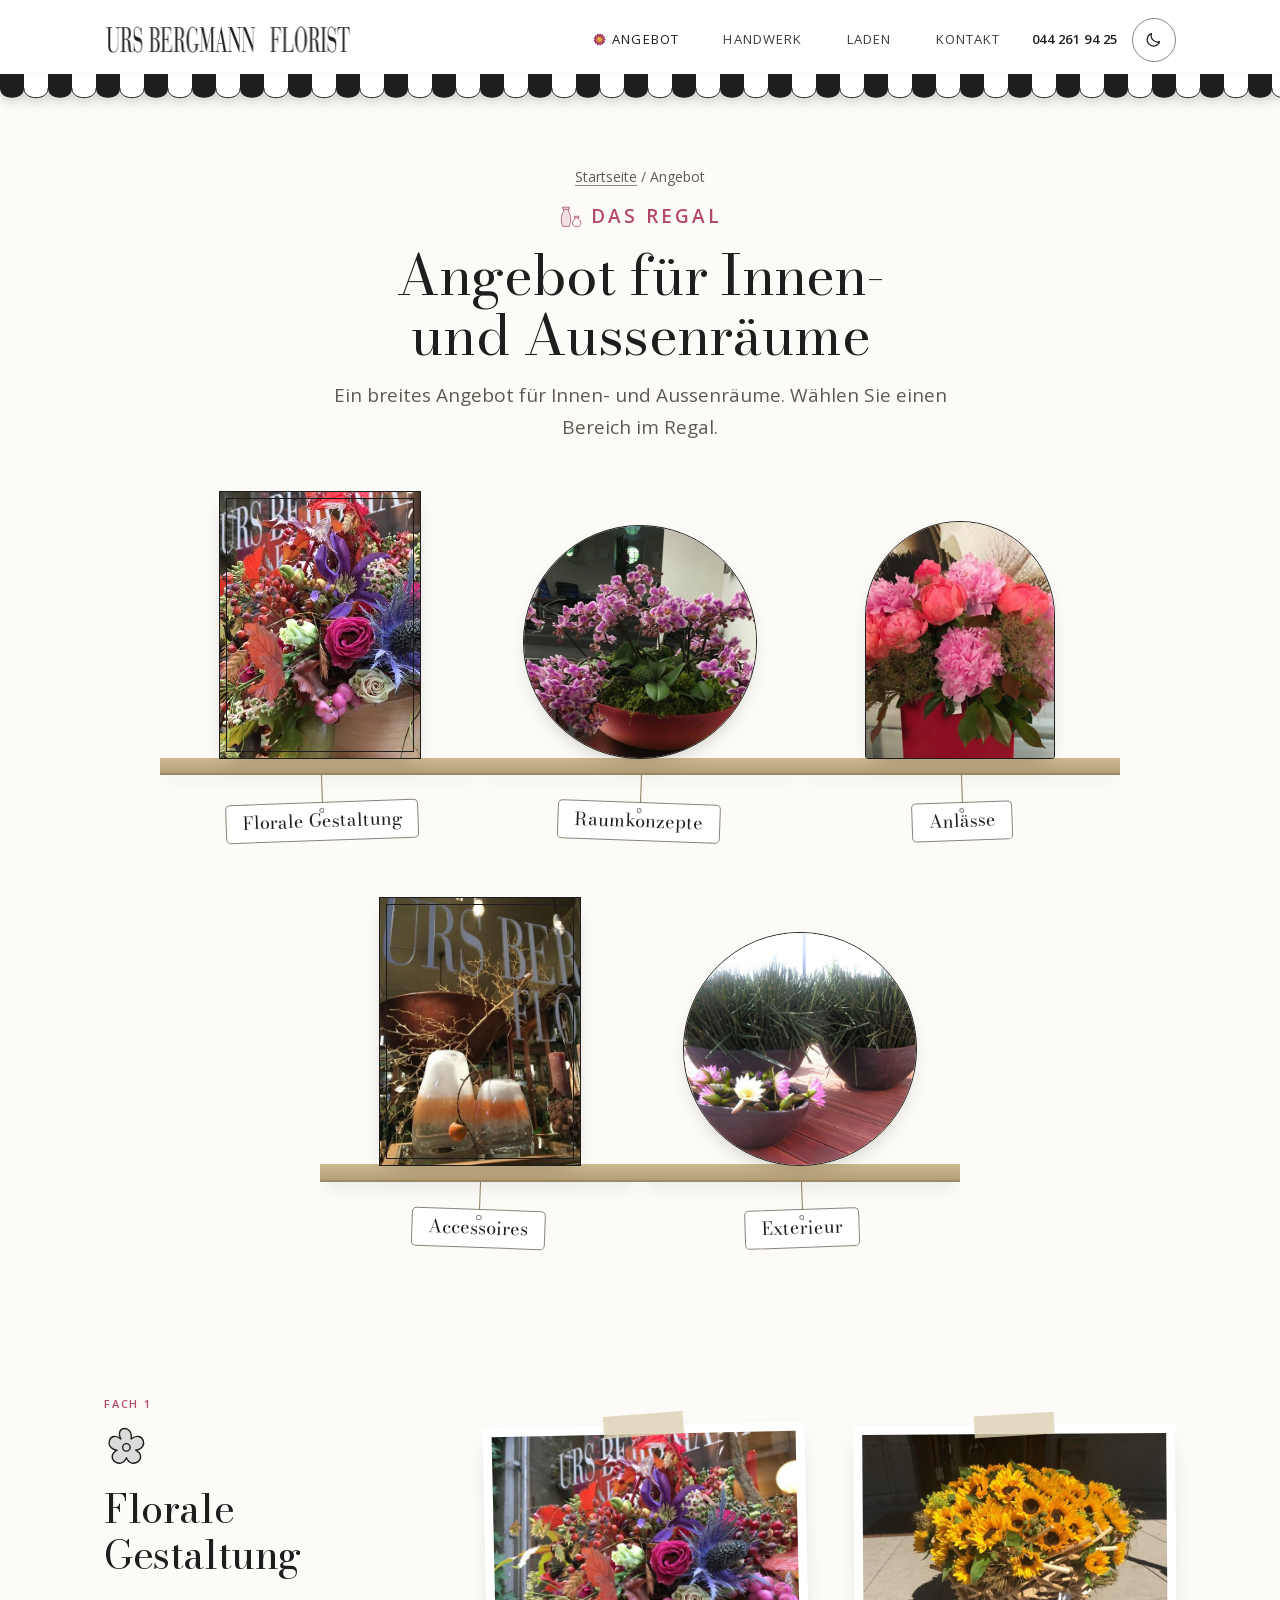
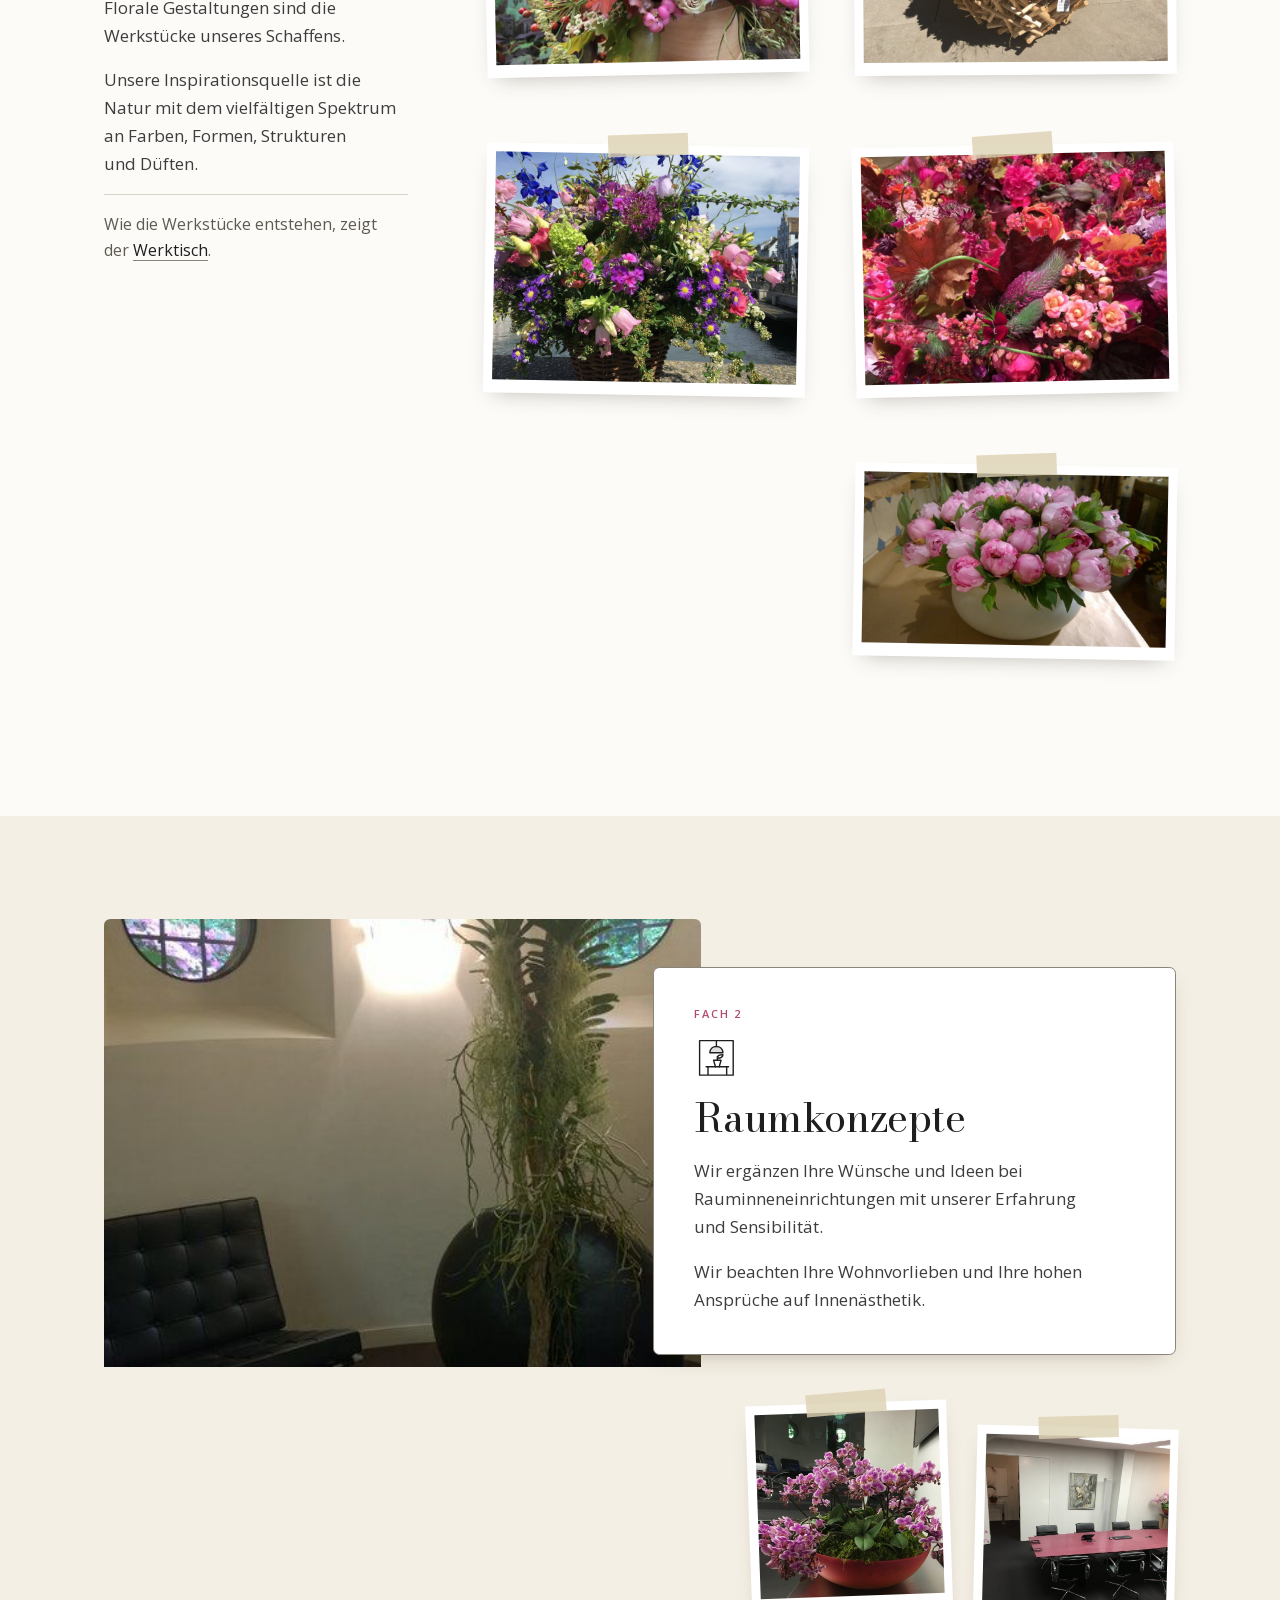
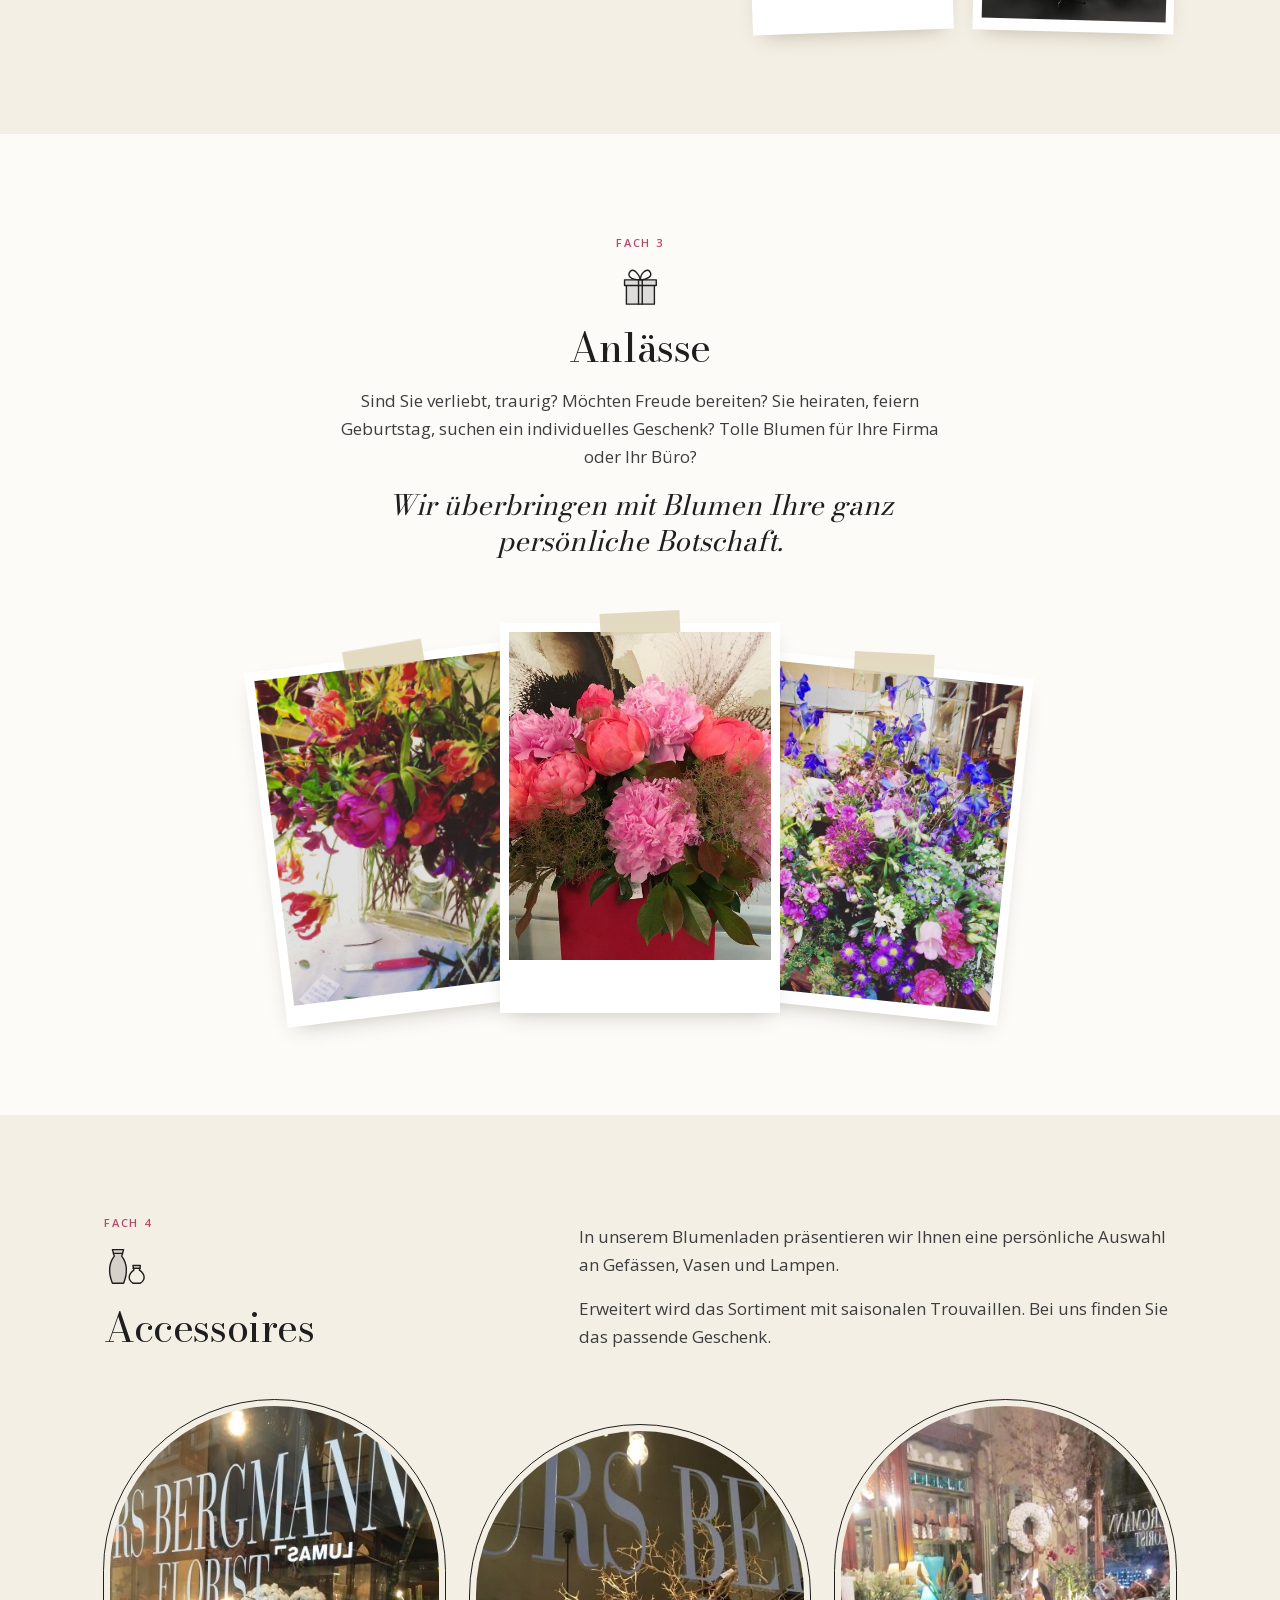
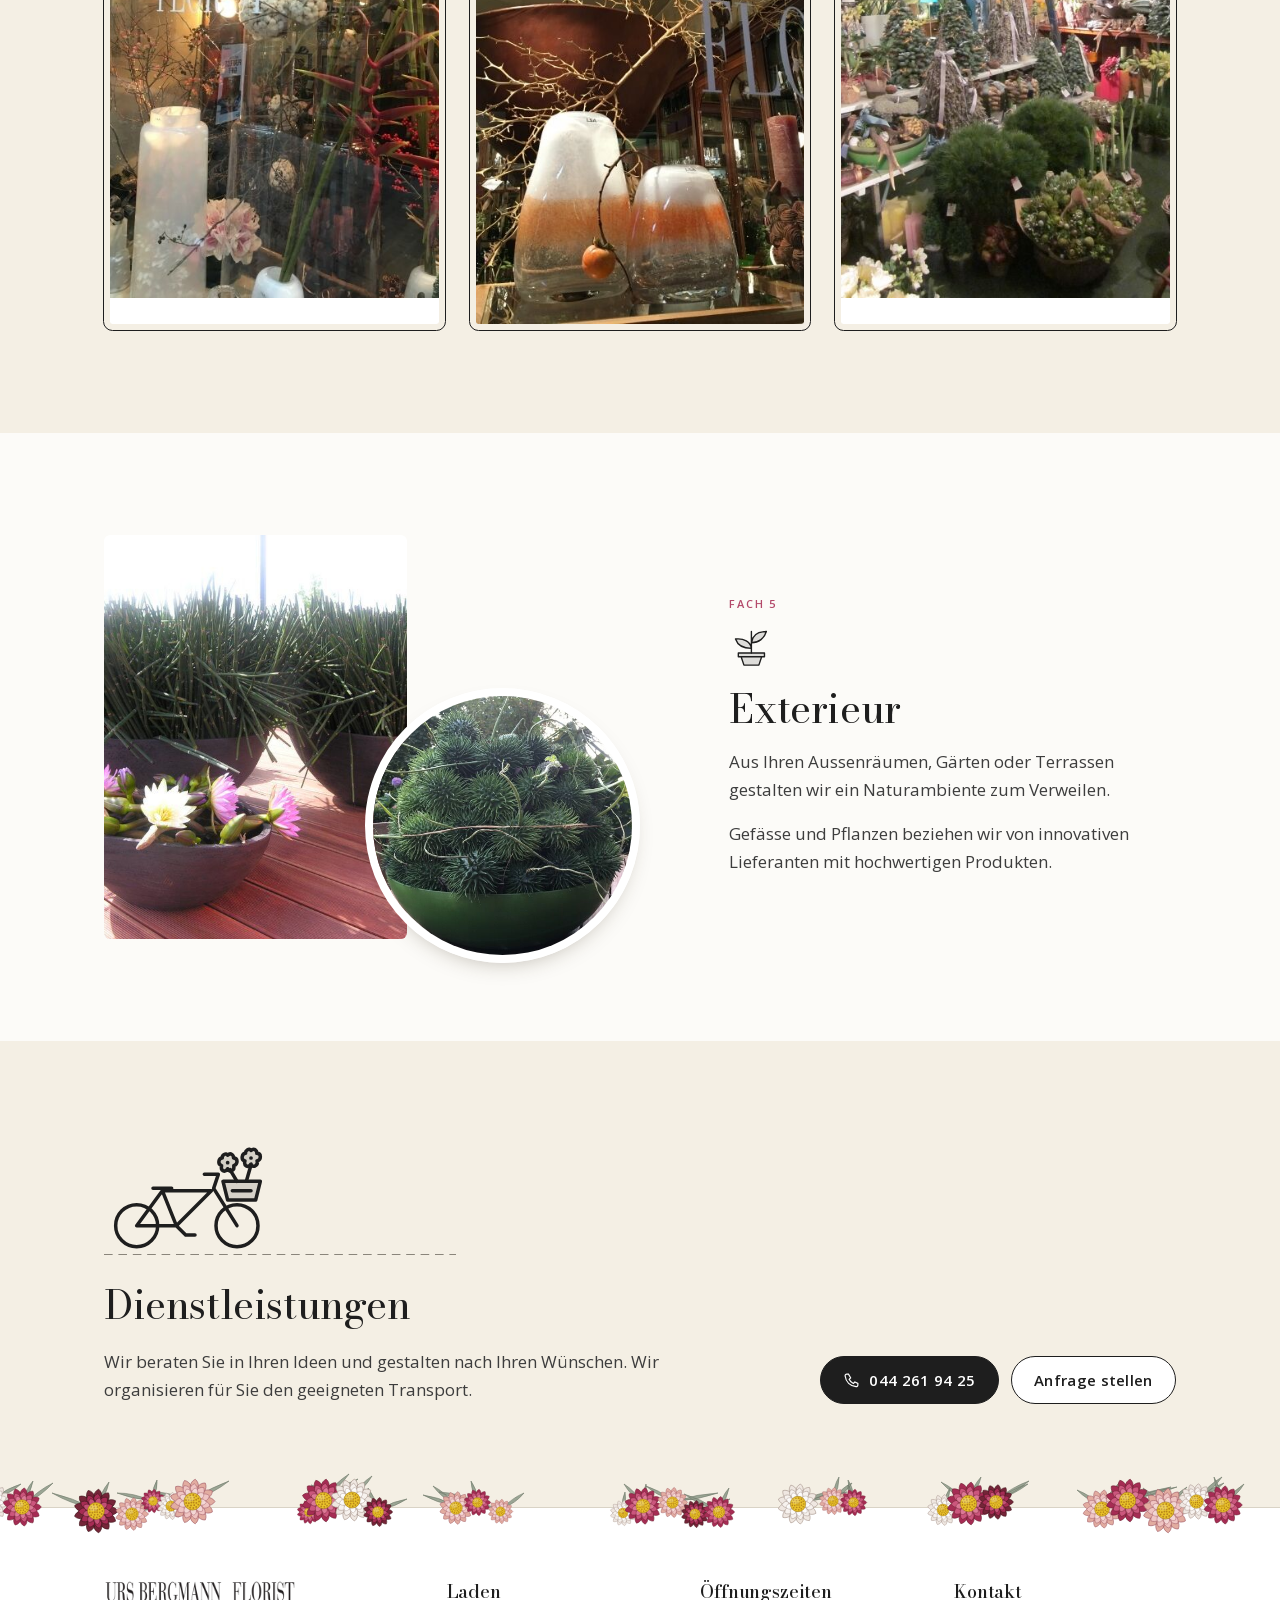
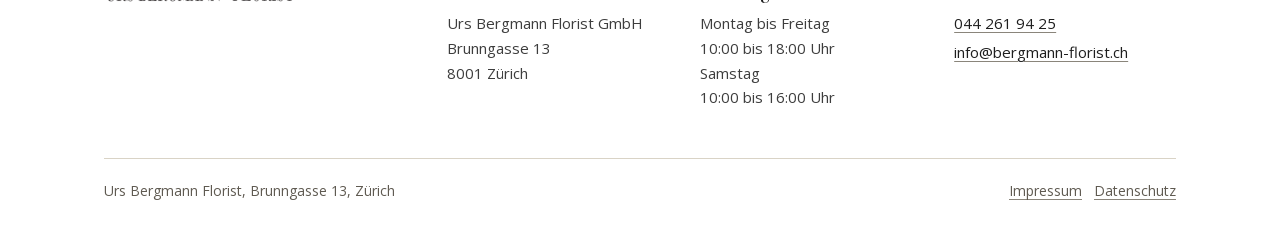
==== commit 8eca91b1: "Hinweisleiste entfernt" ====
--- a/angebot/index.html
+++ b/angebot/index.html
@@ -9,9 +9,8 @@
 <link rel="stylesheet" href="../nacht.css">
 <script src="../assets/thema.js"></script>
 <script src="../assets/zeichnen.js" defer></script>
-<link rel="stylesheet" href="../assets/demo.css">
 </head>
-<body><div class="moor-demo-bar" id="moor-demo" role="note" aria-label="Hinweis zur Demo"><p><strong>Demo, nicht die echte Website.</strong> <span>Ein unverbindlicher Entwurf von <a href="https://moor-security.ch/" rel="noopener">MOOR security</a> für Urs Bergmann Florist.</span> <a class="moor-demo-real" href="https://www.bergmann-florist.ch/" rel="noopener">Zur echten Website</a></p></div><a class="moor-demo-badge" href="#moor-demo" aria-label="Hinweis zur Demo">Demo</a>
+<body>
 <a class="sprung" href="#inhalt">Zum Inhalt</a>
 <header class="kopf">
   <div class="huelle kopf__innen">
